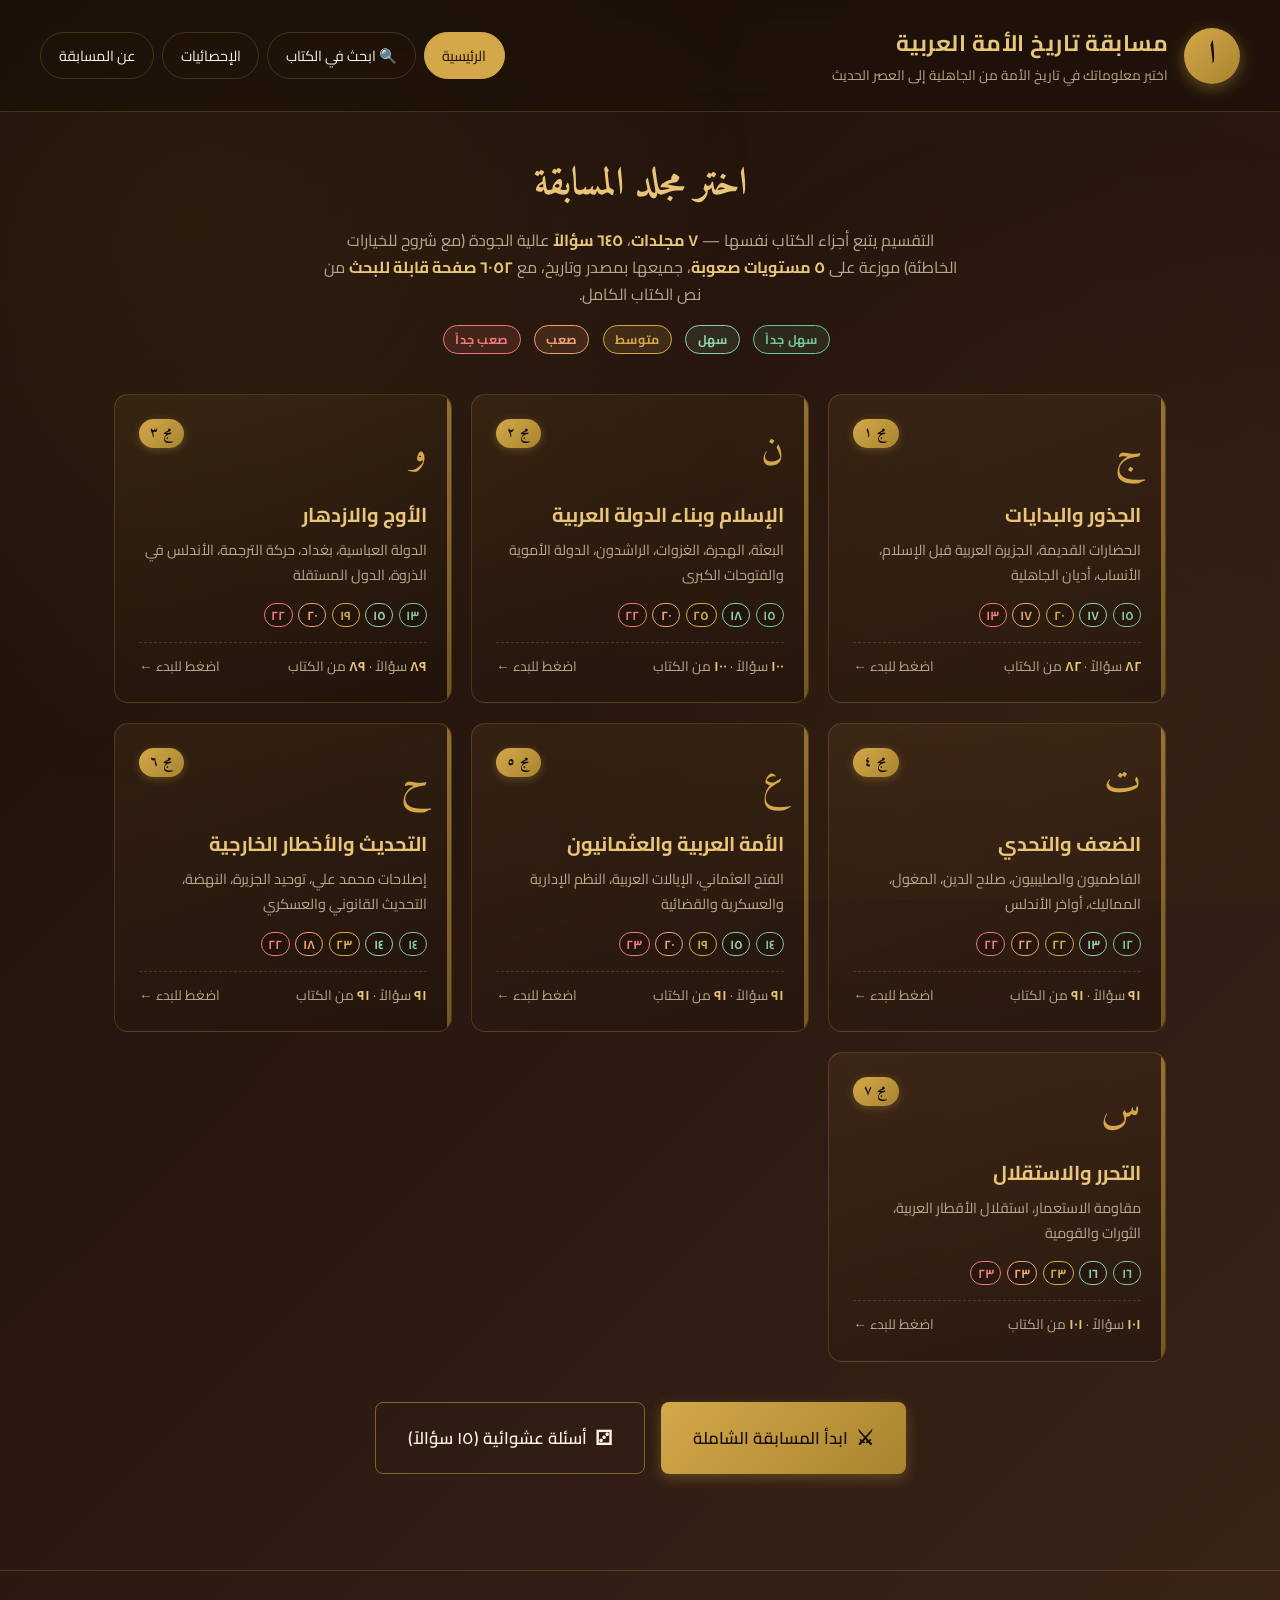
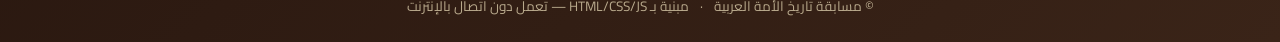
==== index.html @ 1a459146 "Initial commit: Arab History Quiz (645 questions, multiplayer, in-book search) Co-Authored-By: Claud" ====
<!DOCTYPE html>
<html lang="ar" dir="rtl">
<head>
  <meta charset="UTF-8" />
  <meta name="viewport" content="width=device-width, initial-scale=1.0" />
  <title>مسابقة تاريخ الأمة العربية</title>
  <link rel="preconnect" href="https://fonts.googleapis.com" />
  <link rel="preconnect" href="https://fonts.gstatic.com" crossorigin />
  <link href="https://fonts.googleapis.com/css2?family=Amiri:wght@400;700&family=Cairo:wght@400;600;700;900&display=swap" rel="stylesheet" />
  <link rel="stylesheet" href="styles.css" />
</head>
<body>
  <div class="bg-pattern"></div>

  <header class="site-header">
    <div class="brand">
      <div class="logo">ا</div>
      <div>
        <h1>مسابقة تاريخ الأمة العربية</h1>
        <p class="subtitle">اختبر معلوماتك في تاريخ الأمة من الجاهلية إلى العصر الحديث</p>
      </div>
    </div>
    <nav class="top-nav">
      <button class="nav-btn" id="navHome">الرئيسية</button>
      <button class="nav-btn" id="navSearch">🔍 ابحث في الكتاب</button>
      <button class="nav-btn" id="navStats">الإحصائيات</button>
      <button class="nav-btn" id="navAbout">عن المسابقة</button>
    </nav>
  </header>

  <main id="app">
    <!-- الشاشة الرئيسية -->
    <section class="screen home-screen" id="homeScreen">
      <div class="hero">
        <h2>اختر مجلد المسابقة</h2>
        <p>التقسيم يتبع أجزاء الكتاب نفسها — <strong class="hl-gold">٧ مجلدات</strong>، <strong class="hl-gold">٦٤٥ سؤالاً</strong> عالية الجودة (مع شروح للخيارات الخاطئة) موزعة على <strong class="hl-gold">٥ مستويات صعوبة</strong>، جميعها بمصدر وتاريخ، مع <strong class="hl-gold">٦٠٥٢ صفحة قابلة للبحث</strong> من نص الكتاب الكامل.</p>
        <div class="diff-legend">
          <span class="diff-badge d1">سهل جداً</span>
          <span class="diff-badge d2">سهل</span>
          <span class="diff-badge d3">متوسط</span>
          <span class="diff-badge d4">صعب</span>
          <span class="diff-badge d5">صعب جداً</span>
        </div>
      </div>

      <div class="categories" id="categories"></div>

      <div class="quick-actions">
        <button class="btn-primary btn-large" id="startAllBtn">
          <span class="btn-icon">⚔</span> ابدأ المسابقة الشاملة
        </button>
        <button class="btn-ghost btn-large" id="startRandomBtn">
          <span class="btn-icon">⚂</span> أسئلة عشوائية (١٥ سؤالاً)
        </button>
      </div>
    </section>

    <!-- شاشة الإعدادات قبل البدء -->
    <section class="screen settings-screen hidden" id="settingsScreen">
      <button class="back-btn" id="backFromSettings">→ رجوع</button>
      <h2 id="settingsTitle">إعدادات المسابقة</h2>
      <div class="settings-grid">
        <label class="setting-card">
          <span class="setting-label">عدد الأسئلة</span>
          <select id="questionCount">
            <option value="5">٥ أسئلة</option>
            <option value="10" selected>١٠ أسئلة</option>
            <option value="15">١٥ سؤالاً</option>
            <option value="20">٢٠ سؤالاً</option>
            <option value="all">جميع الأسئلة</option>
          </select>
        </label>
        <label class="setting-card">
          <span class="setting-label">الوقت لكل سؤال</span>
          <select id="timePerQuestion">
            <option value="0">بدون وقت</option>
            <option value="15">١٥ ثانية</option>
            <option value="30" selected>٣٠ ثانية</option>
            <option value="60">دقيقة</option>
          </select>
        </label>
        <label class="setting-card">
          <span class="setting-label">ترتيب الأسئلة</span>
          <select id="questionOrder">
            <option value="random" selected>عشوائي</option>
            <option value="sequential">حسب الترتيب</option>
          </select>
        </label>
        <label class="setting-card">
          <span class="setting-label">إظهار الشرح</span>
          <select id="showExplanation">
            <option value="yes" selected>نعم بعد كل إجابة</option>
            <option value="end">في النهاية فقط</option>
          </select>
        </label>
        <label class="setting-card setting-difficulty">
          <span class="setting-label">مستوى الصعوبة</span>
          <div class="difficulty-checks" id="difficultyChecks">
            <label class="diff-chip" data-d="1"><input type="checkbox" value="1" checked><span>سهل جداً</span></label>
            <label class="diff-chip" data-d="2"><input type="checkbox" value="2" checked><span>سهل</span></label>
            <label class="diff-chip" data-d="3"><input type="checkbox" value="3" checked><span>متوسط</span></label>
            <label class="diff-chip" data-d="4"><input type="checkbox" value="4" checked><span>صعب</span></label>
            <label class="diff-chip" data-d="5"><input type="checkbox" value="5" checked><span>صعب جداً</span></label>
          </div>
        </label>
        <label class="setting-card">
          <span class="setting-label">مصدر الأسئلة</span>
          <select id="sourceFilter">
            <option value="any" selected>الكل (مع وبدون مصدر)</option>
            <option value="book">من الكتاب فقط</option>
            <option value="general">عامة فقط</option>
          </select>
        </label>
        <label class="setting-card">
          <span class="setting-label">وضع اللعب</span>
          <select id="playMode">
            <option value="single" selected>لاعب واحد</option>
            <option value="multi">متسابقون (٢-١٠)</option>
          </select>
        </label>
      </div>

      <div class="players-setup hidden" id="playersSetup">
        <div class="players-head">
          <span class="setting-label">عدد المتسابقين</span>
          <select id="playerCount">
            <option value="2" selected>٢</option>
            <option value="3">٣</option>
            <option value="4">٤</option>
            <option value="5">٥</option>
            <option value="6">٦</option>
            <option value="7">٧</option>
            <option value="8">٨</option>
            <option value="9">٩</option>
            <option value="10">١٠</option>
          </select>
        </div>
        <div class="player-names" id="playerNames"></div>
        <p class="players-hint">يتناوب المتسابقون على نفس الجهاز؛ يحصل كل لاعب على عدد متساوٍ من الأسئلة بالتناوب، وتُحسب نقاطه من إجاباته الصحيحة.</p>
      </div>

      <button class="btn-primary btn-large center-btn" id="beginQuizBtn">ابدأ الآن ←</button>
    </section>

    <!-- شاشة المسابقة -->
    <section class="screen quiz-screen hidden" id="quizScreen">
      <div class="quiz-top">
        <div class="quiz-meta">
          <span class="badge" id="categoryBadge">—</span>
          <span class="meta-pill"><span id="qIndex">1</span> / <span id="qTotal">10</span></span>
          <span class="meta-pill score-pill">النقاط: <strong id="liveScore">0</strong></span>
        </div>
        <div class="timer-wrap hidden" id="timerWrap">
          <div class="timer-ring"><span id="timerText">30</span></div>
        </div>
      </div>

      <div class="progress"><div class="progress-fill" id="progressFill"></div></div>

      <div class="turn-banner hidden" id="turnBanner">
        <span class="turn-label">دور المتسابق</span>
        <span class="turn-name" id="turnName">—</span>
        <span class="turn-score" id="turnScore">٠ نقطة</span>
      </div>

      <article class="question-card">
        <div class="question-num" id="questionNumber">السؤال ١</div>
        <h3 class="question-text" id="questionText">—</h3>
        <div class="options" id="options"></div>
        <div class="explanation hidden" id="explanationBox">
          <div class="exp-label">الشرح</div>
          <p id="explanationText">—</p>
          <div class="wrongs-box hidden" id="wrongsBox"></div>
          <div class="exp-meta" id="explanationMeta"></div>
        </div>
        <div class="quiz-controls">
          <button class="btn-ghost" id="skipBtn">تخطي</button>
          <button class="btn-primary" id="nextBtn" disabled>التالي ←</button>
        </div>
      </article>
    </section>

    <!-- شاشة النتيجة -->
    <section class="screen result-screen hidden" id="resultScreen">
      <div class="leaderboard-card hidden" id="leaderboardCard">
        <div class="result-icon">🏆</div>
        <h2>لوحة الترتيب النهائية</h2>
        <p class="result-summary" id="leaderboardSummary">—</p>
        <ol class="leaderboard" id="leaderboard"></ol>
        <div class="result-actions">
          <button class="btn-primary" id="lbRetryBtn">مباراة جديدة</button>
          <button class="btn-ghost" id="lbHomeBtn">العودة للرئيسية</button>
        </div>
      </div>

      <div class="result-card" id="singleResultCard">
        <div class="result-icon" id="resultIcon">★</div>
        <h2 id="resultTitle">أحسنت!</h2>
        <p class="result-summary" id="resultSummary">—</p>
        <div class="big-score"><span id="finalScore">0</span><span class="big-sep">/</span><span id="finalTotal">0</span></div>
        <div class="result-stats">
          <div class="stat"><div class="stat-num" id="statCorrect">0</div><div class="stat-label">إجابة صحيحة</div></div>
          <div class="stat"><div class="stat-num" id="statWrong">0</div><div class="stat-label">إجابة خاطئة</div></div>
          <div class="stat"><div class="stat-num" id="statSkipped">0</div><div class="stat-label">تم تخطيها</div></div>
          <div class="stat"><div class="stat-num" id="statPercent">٠٪</div><div class="stat-label">النسبة المئوية</div></div>
        </div>
        <div class="result-actions">
          <button class="btn-primary" id="reviewBtn">مراجعة الإجابات</button>
          <button class="btn-ghost" id="retryBtn">إعادة المحاولة</button>
          <button class="btn-ghost" id="homeBtn">العودة للرئيسية</button>
        </div>
      </div>
      <section class="review-list hidden" id="reviewList"></section>
    </section>

    <!-- شاشة الإحصائيات -->
    <section class="screen stats-screen hidden" id="statsScreen">
      <h2>سجل أدائك</h2>
      <p class="muted">يُخزَّن السجل في متصفحك فقط.</p>
      <div class="stats-overview" id="statsOverview"></div>
      <h3>آخر المحاولات</h3>
      <div class="history" id="historyList"></div>
      <button class="btn-ghost" id="clearHistoryBtn">مسح السجل</button>
    </section>

    <!-- شاشة البحث في الكتاب -->
    <section class="screen search-screen hidden" id="searchScreen">
      <h2>ابحث في الكتاب المرجع</h2>
      <p class="muted">يبحث في النص المستخرَج آلياً من المجلدات العشرة (<span id="searchTotalPages">—</span> صفحة). أدخل كلمة أو عبارة وستظهر الصفحات التي تحويها مع تظليل الكلمات المطابقة.</p>

      <div class="search-box">
        <input type="text" id="searchInput" class="search-input" placeholder="مثال: حطين، عبد الرحمن الداخل، سايكس-بيكو، الأزهر..." autocomplete="off" />
        <button class="btn-primary" id="searchBtn">بحث</button>
      </div>

      <div class="search-filters">
        <label class="setting-label" style="margin-bottom:0.4rem">حصر البحث في مجلد:</label>
        <div class="vol-filters" id="volFilters"></div>
      </div>

      <div class="search-summary" id="searchSummary"></div>
      <div class="search-results" id="searchResults"></div>
    </section>

    <!-- شاشة عن المسابقة -->
    <section class="screen about-screen hidden" id="aboutScreen">
      <h2>عن المسابقة</h2>
      <p>
        هذه المسابقة مستوحاة من <strong>«الكتاب المرجع في تاريخ الأمة العربية»</strong>،
        وتغطي أبرز محطات تاريخ الأمة العربية منذ ما قبل الإسلام مروراً بالخلافة الراشدة
        والدول الأموية والعباسية والأندلسية والفاطمية والأيوبية والمملوكية، وصولاً إلى
        العصر العثماني والنهضة العربية الحديثة.
      </p>
      <h3>كيف تعمل المسابقة؟</h3>
      <ul>
        <li>اختر فئة من الفئات السبع، أو شغّل المسابقة الشاملة.</li>
        <li>اضبط عدد الأسئلة والمؤقت من شاشة الإعدادات.</li>
        <li>كل سؤال يحتوي على أربعة خيارات وإجابة واحدة صحيحة.</li>
        <li>يظهر شرح موجز بعد كل إجابة (يمكن تأجيله للنهاية).</li>
        <li>يُحفظ سجلّ المحاولات محلياً في المتصفح.</li>
      </ul>
      <h3>المصدر</h3>
      <p>
        تمّ استخراج نص الكتاب آلياً عبر تحويل الـ PDF إلى صور بدقة ٢٠٠ نقطة/إنش
        (<code>pdftoppm</code>) ثم تشغيل محرك Tesseract OCR مع نموذج اللغة العربية
        (<code>ara.traineddata</code>) على عشرة مجلدات بالتوازي. النصوص الناتجة محفوظة في
        مجلد <code>ocr_output/</code>.
      </p>
      <p>
        ٣٤ سؤالاً من المسابقة مأخوذة حرفياً من نصّ الكتاب وتُعرض مع شارة
        <span class="src-tag">من الكتاب · مجX صY</span>
        تشير إلى رقم المجلد والصفحة. باقي الأسئلة مبنية على المعرفة التاريخية العامة
        لتغطية الفترات التي لم يصل إليها نطاق الاستخراج (الصفحات ٥٠-٢٠٠ من كل مجلد).
      </p>
    </section>
  </main>

  <!-- نافذة قراءة الصفحة -->
  <div class="page-overlay hidden" id="pageOverlay">
    <div class="page-modal" role="dialog" aria-labelledby="pageTitle">
      <header class="page-modal-header">
        <div class="page-modal-meta">
          <span class="result-vol" id="pageVol">—</span>
          <span class="result-title" id="pageTitle">—</span>
          <span class="result-page" id="pagePage">—</span>
        </div>
        <button class="page-close" id="pageClose" aria-label="إغلاق">✕</button>
      </header>
      <div class="page-modal-body" id="pageBody">—</div>
      <footer class="page-modal-nav">
        <button class="btn-ghost" id="pagePrev">← الصفحة السابقة</button>
        <span class="page-counter" id="pageCounter">—</span>
        <button class="btn-ghost" id="pageNext">الصفحة التالية →</button>
      </footer>
    </div>
  </div>

  <footer class="site-footer">
    <span>© مسابقة تاريخ الأمة العربية</span>
    <span class="dot">·</span>
    <span>مبنية بـ HTML/CSS/JS — تعمل دون اتصال بالإنترنت</span>
  </footer>

  <script src="questions.js"></script>
  <script src="app.js"></script>
</body>
</html>
---- styles.css ----
:root {
  --bg-1: #1a0f08;
  --bg-2: #2a1810;
  --bg-3: #3a2418;
  --gold: #d4a849;
  --gold-soft: #e8c578;
  --gold-deep: #a8842f;
  --sand: #f4e4c1;
  --cream: #faf3e3;
  --ink: #1a0f08;
  --muted: #b8a98c;
  --line: rgba(212, 168, 73, 0.22);
  --line-strong: rgba(212, 168, 73, 0.5);
  --green: #5fb37c;
  --green-bg: rgba(95, 179, 124, 0.15);
  --red: #d96363;
  --red-bg: rgba(217, 99, 99, 0.15);
  --shadow-lg: 0 20px 60px rgba(0, 0, 0, 0.4);
  --radius: 14px;
  --radius-sm: 8px;
}

* { box-sizing: border-box; margin: 0; padding: 0; }

html { scroll-behavior: smooth; }

body {
  font-family: 'Cairo', 'Segoe UI', sans-serif;
  background: linear-gradient(135deg, var(--bg-1) 0%, var(--bg-2) 50%, var(--bg-3) 100%);
  color: var(--cream);
  min-height: 100vh;
  line-height: 1.7;
  overflow-x: hidden;
}

.bg-pattern {
  position: fixed;
  inset: 0;
  background-image:
    radial-gradient(circle at 15% 25%, rgba(212, 168, 73, 0.08) 0%, transparent 45%),
    radial-gradient(circle at 85% 75%, rgba(168, 132, 47, 0.06) 0%, transparent 45%);
  pointer-events: none;
  z-index: 0;
}

.site-header {
  position: relative;
  z-index: 2;
  display: flex;
  justify-content: space-between;
  align-items: center;
  padding: 1.5rem 2.5rem;
  border-bottom: 1px solid var(--line);
  background: rgba(26, 15, 8, 0.6);
  backdrop-filter: blur(10px);
  flex-wrap: wrap;
  gap: 1rem;
}

.brand { display: flex; align-items: center; gap: 1rem; }

.logo {
  width: 56px; height: 56px;
  background: linear-gradient(135deg, var(--gold) 0%, var(--gold-deep) 100%);
  border-radius: 50%;
  display: grid; place-items: center;
  font-family: 'Amiri', serif;
  font-size: 2rem;
  font-weight: 700;
  color: var(--ink);
  box-shadow: 0 4px 16px rgba(212, 168, 73, 0.4);
}

.site-header h1 {
  font-size: 1.4rem;
  color: var(--gold-soft);
  font-weight: 700;
  letter-spacing: 0.5px;
}

.subtitle {
  color: var(--muted);
  font-size: 0.85rem;
  margin-top: 2px;
}

.top-nav { display: flex; gap: 0.5rem; }

.nav-btn {
  background: transparent;
  border: 1px solid var(--line);
  color: var(--cream);
  padding: 0.55rem 1.1rem;
  border-radius: 999px;
  font-family: inherit;
  font-size: 0.9rem;
  cursor: pointer;
  transition: all 0.2s;
}

.nav-btn:hover { border-color: var(--gold); color: var(--gold-soft); background: rgba(212, 168, 73, 0.08); }
.nav-btn.active { background: var(--gold); color: var(--ink); border-color: var(--gold); }

main {
  position: relative;
  z-index: 1;
  max-width: 1100px;
  margin: 0 auto;
  padding: 2.5rem 1.5rem 4rem;
}

.screen { animation: fadeIn 0.4s ease; }
.hidden { display: none !important; }

@keyframes fadeIn {
  from { opacity: 0; transform: translateY(8px); }
  to { opacity: 1; transform: translateY(0); }
}

.hero { text-align: center; margin-bottom: 2.5rem; }
.hero h2 {
  font-family: 'Amiri', serif;
  font-size: 2.4rem;
  color: var(--gold-soft);
  margin-bottom: 0.6rem;
}
.hero p { color: var(--muted); max-width: 640px; margin: 0 auto; }
.hl-gold { color: var(--gold-soft); font-weight: 700; }
.diff-legend {
  display: inline-flex; gap: 0.4rem; flex-wrap: wrap;
  justify-content: center; margin-top: 1rem;
}

.categories {
  display: grid;
  grid-template-columns: repeat(auto-fill, minmax(260px, 1fr));
  gap: 1.2rem;
  margin-bottom: 2.5rem;
}

.cat-card {
  background: linear-gradient(160deg, rgba(212, 168, 73, 0.08) 0%, rgba(26, 15, 8, 0.4) 100%);
  border: 1px solid var(--line);
  border-radius: var(--radius);
  padding: 1.5rem;
  cursor: pointer;
  transition: all 0.25s;
  position: relative;
  overflow: hidden;
  text-align: right;
}

.cat-card::before {
  content: '';
  position: absolute;
  top: 0; right: 0;
  width: 4px; height: 100%;
  background: linear-gradient(180deg, var(--gold), var(--gold-deep));
  opacity: 0.6;
  transition: opacity 0.25s;
}

.cat-header {
  display: flex;
  justify-content: space-between;
  align-items: flex-start;
  margin-bottom: 0.2rem;
}

.vol-tag {
  background: linear-gradient(135deg, var(--gold), var(--gold-deep));
  color: var(--ink);
  font-family: 'Amiri', serif;
  font-size: 0.85rem;
  font-weight: 700;
  padding: 0.2rem 0.7rem;
  border-radius: 999px;
  letter-spacing: 0.5px;
  white-space: nowrap;
  box-shadow: 0 2px 8px rgba(212, 168, 73, 0.3);
}

.cat-card:hover {
  transform: translateY(-3px);
  border-color: var(--line-strong);
  box-shadow: 0 8px 24px rgba(0,0,0,0.25);
}

.cat-card:hover::before { opacity: 1; }

.cat-icon {
  font-family: 'Amiri', serif;
  font-size: 2.5rem;
  color: var(--gold);
  display: inline-block;
  margin-bottom: 0.5rem;
}

.cat-title {
  font-size: 1.25rem;
  font-weight: 700;
  color: var(--gold-soft);
  margin-bottom: 0.4rem;
}

.cat-desc { color: var(--muted); font-size: 0.9rem; margin-bottom: 1rem; }

.cat-diff-row {
  display: flex;
  gap: 0.35rem;
  margin-bottom: 0.9rem;
  flex-wrap: wrap;
}
.d-dot {
  display: inline-flex;
  align-items: center;
  justify-content: center;
  min-width: 28px;
  height: 24px;
  padding: 0 0.4rem;
  font-size: 0.78rem;
  font-weight: 700;
  border-radius: 999px;
  border: 1px solid currentColor;
  background: rgba(0,0,0,0.18);
}
.d-dot.d1 { color: #7fc492; }
.d-dot.d2 { color: #8fd1a5; }
.d-dot.d3 { color: var(--gold); }
.d-dot.d4 { color: #f0a072; }
.d-dot.d5 { color: #ef7878; }

.cat-meta {
  display: flex; justify-content: space-between; align-items: center;
  font-size: 0.85rem; color: var(--muted);
  padding-top: 0.8rem;
  border-top: 1px dashed var(--line);
}

.cat-meta strong { color: var(--gold-soft); font-weight: 700; }

.quick-actions {
  display: flex; gap: 1rem; justify-content: center;
  flex-wrap: wrap;
  margin-top: 1rem;
}

.btn-primary, .btn-ghost {
  font-family: inherit;
  border: none;
  cursor: pointer;
  padding: 0.85rem 1.7rem;
  border-radius: var(--radius-sm);
  font-size: 1rem;
  font-weight: 600;
  transition: all 0.2s;
  display: inline-flex;
  align-items: center;
  gap: 0.5rem;
}

.btn-primary {
  background: linear-gradient(135deg, var(--gold) 0%, var(--gold-deep) 100%);
  color: var(--ink);
  box-shadow: 0 4px 14px rgba(212, 168, 73, 0.3);
}
.btn-primary:hover:not(:disabled) { transform: translateY(-2px); box-shadow: 0 6px 20px rgba(212, 168, 73, 0.45); }
.btn-primary:disabled { opacity: 0.45; cursor: not-allowed; }

.btn-ghost {
  background: transparent;
  color: var(--cream);
  border: 1px solid var(--line-strong);
}
.btn-ghost:hover { background: rgba(212, 168, 73, 0.1); color: var(--gold-soft); }

.btn-large { padding: 1rem 2rem; font-size: 1.05rem; }
.btn-icon { font-size: 1.2em; }

.center-btn { display: block; margin: 2rem auto 0; }

.back-btn {
  background: transparent;
  border: none;
  color: var(--gold-soft);
  font-family: inherit;
  font-size: 1rem;
  cursor: pointer;
  margin-bottom: 1.5rem;
  padding: 0.4rem 0.8rem;
  border-radius: 6px;
  transition: background 0.2s;
}
.back-btn:hover { background: rgba(212, 168, 73, 0.1); }

.settings-screen h2 { color: var(--gold-soft); font-family: 'Amiri', serif; font-size: 2rem; margin-bottom: 1.5rem; }

.settings-grid {
  display: grid;
  grid-template-columns: repeat(auto-fit, minmax(220px, 1fr));
  gap: 1rem;
}

.setting-card {
  background: rgba(212, 168, 73, 0.05);
  border: 1px solid var(--line);
  border-radius: var(--radius);
  padding: 1.2rem;
  cursor: pointer;
}

.setting-label {
  display: block;
  font-size: 0.85rem;
  color: var(--muted);
  margin-bottom: 0.6rem;
}

.setting-card select {
  width: 100%;
  background: var(--bg-2);
  color: var(--cream);
  border: 1px solid var(--line-strong);
  padding: 0.6rem;
  border-radius: 6px;
  font-family: inherit;
  font-size: 1rem;
  cursor: pointer;
}

.quiz-top {
  display: flex; justify-content: space-between; align-items: center;
  margin-bottom: 1rem; flex-wrap: wrap; gap: 1rem;
}

.quiz-meta { display: flex; gap: 0.6rem; align-items: center; flex-wrap: wrap; }

.badge {
  background: var(--gold);
  color: var(--ink);
  padding: 0.35rem 0.9rem;
  border-radius: 999px;
  font-size: 0.85rem;
  font-weight: 700;
}

.meta-pill {
  background: rgba(212, 168, 73, 0.1);
  border: 1px solid var(--line);
  padding: 0.35rem 0.9rem;
  border-radius: 999px;
  font-size: 0.9rem;
  color: var(--cream);
}
.score-pill strong { color: var(--gold-soft); font-weight: 700; }

.timer-ring {
  width: 56px; height: 56px; border-radius: 50%;
  background: conic-gradient(var(--gold) var(--p, 100%), rgba(212, 168, 73, 0.15) 0);
  display: grid; place-items: center;
  position: relative;
}
.timer-ring::before {
  content: '';
  position: absolute;
  inset: 5px;
  background: var(--bg-2);
  border-radius: 50%;
}
.timer-ring span {
  position: relative; z-index: 1;
  font-weight: 700;
  color: var(--gold-soft);
  font-size: 1rem;
}

.progress {
  height: 6px;
  background: rgba(212, 168, 73, 0.1);
  border-radius: 999px;
  overflow: hidden;
  margin-bottom: 1.5rem;
}
.progress-fill {
  height: 100%;
  background: linear-gradient(90deg, var(--gold-deep), var(--gold));
  transition: width 0.4s ease;
  border-radius: 999px;
}

.question-card {
  background: linear-gradient(160deg, rgba(212, 168, 73, 0.06) 0%, rgba(0, 0, 0, 0.2) 100%);
  border: 1px solid var(--line);
  border-radius: var(--radius);
  padding: 2rem;
  box-shadow: var(--shadow-lg);
}

.question-num {
  font-size: 0.85rem;
  color: var(--gold);
  letter-spacing: 1px;
  margin-bottom: 0.6rem;
  font-weight: 700;
}

.question-num.has-source {
  color: var(--gold-soft);
}
.question-num.has-source::after {
  content: ' ⛯';
  color: var(--gold);
}

.src-tag {
  display: inline-block;
  background: rgba(212, 168, 73, 0.15);
  color: var(--gold);
  border: 1px solid var(--line);
  padding: 0.1rem 0.55rem;
  border-radius: 999px;
  font-size: 0.72rem;
  margin-right: 0.5rem;
  font-weight: 600;
  vertical-align: middle;
}

/* Date + Source — inside explanation box (revealed after answer) */
.exp-meta {
  display: flex;
  flex-wrap: wrap;
  gap: 0.5rem;
  margin-top: 0.8rem;
  padding-top: 0.8rem;
  border-top: 1px dashed var(--line);
}
.meta-chip {
  display: inline-flex;
  align-items: center;
  gap: 0.35rem;
  padding: 0.35rem 0.9rem;
  border-radius: 8px;
  font-size: 0.88rem;
  font-weight: 600;
  border: 1px solid currentColor;
  background: rgba(0,0,0,0.18);
}
.meta-chip.date-chip {
  color: #b8d4f0;
  background: rgba(110, 145, 195, 0.15);
  border-color: rgba(110, 145, 195, 0.5);
}
.meta-chip.src-chip {
  color: var(--gold-soft);
  background: rgba(212, 168, 73, 0.15);
  border-color: var(--line-strong);
}

.review-meta {
  display: flex;
  gap: 0.4rem;
  flex-wrap: wrap;
  margin: 0.4rem 0 0.6rem;
}
.review-meta .meta-chip {
  font-size: 0.78rem;
  padding: 0.2rem 0.65rem;
}

/* difficulty badges */
.diff-badge {
  display: inline-block;
  padding: 0.18rem 0.7rem;
  border-radius: 999px;
  font-size: 0.78rem;
  font-weight: 700;
  vertical-align: middle;
  margin-right: 0.45rem;
  border: 1px solid currentColor;
  letter-spacing: 0.3px;
}
.diff-badge.d1 { color: #6fc794; background: rgba(95, 179, 124, 0.12); }
.diff-badge.d2 { color: #8fd1a5; background: rgba(127, 196, 146, 0.12); }
.diff-badge.d3 { color: var(--gold); background: rgba(212, 168, 73, 0.15); }
.diff-badge.d4 { color: #f0a072; background: rgba(224, 138, 90, 0.15); }
.diff-badge.d5 { color: #ef7878; background: rgba(217, 99, 99, 0.15); }

/* difficulty chips inside settings */
.setting-difficulty { grid-column: 1 / -1; }
.difficulty-checks {
  display: flex;
  flex-wrap: wrap;
  gap: 0.5rem;
}
.diff-chip {
  display: inline-flex;
  align-items: center;
  gap: 0.35rem;
  padding: 0.45rem 0.95rem;
  border-radius: 999px;
  border: 2px solid var(--line);
  background: rgba(212, 168, 73, 0.04);
  cursor: pointer;
  font-size: 0.92rem;
  font-weight: 600;
  transition: all 0.18s;
  user-select: none;
}
.diff-chip input { appearance: none; width:0; height:0; margin:0; padding:0; }
.diff-chip:has(input:checked) {
  border-color: currentColor;
  transform: translateY(-1px);
}
.diff-chip[data-d="1"] { color: #7fc492; }
.diff-chip[data-d="1"]:has(input:checked) { background: rgba(95, 179, 124, 0.2); }
.diff-chip[data-d="2"] { color: #8fd1a5; }
.diff-chip[data-d="2"]:has(input:checked) { background: rgba(127, 196, 146, 0.2); }
.diff-chip[data-d="3"] { color: var(--gold); }
.diff-chip[data-d="3"]:has(input:checked) { background: rgba(212, 168, 73, 0.22); }
.diff-chip[data-d="4"] { color: #f0a072; }
.diff-chip[data-d="4"]:has(input:checked) { background: rgba(224, 138, 90, 0.22); }
.diff-chip[data-d="5"] { color: #ef7878; }
.diff-chip[data-d="5"]:has(input:checked) { background: rgba(217, 99, 99, 0.22); }
.diff-chip:has(input:not(:checked)) {
  opacity: 0.45;
  filter: grayscale(0.4);
}

.question-text {
  font-family: 'Amiri', serif;
  font-size: 1.6rem;
  color: var(--cream);
  margin-bottom: 1.8rem;
  line-height: 1.6;
}

.options { display: grid; gap: 0.8rem; margin-bottom: 1.5rem; }

.option {
  background: rgba(212, 168, 73, 0.04);
  border: 2px solid var(--line);
  border-radius: var(--radius-sm);
  padding: 1rem 1.2rem;
  cursor: pointer;
  font-family: inherit;
  font-size: 1.05rem;
  color: var(--cream);
  text-align: right;
  transition: all 0.2s;
  display: flex; align-items: center; gap: 1rem;
}

.option:hover:not(:disabled) {
  border-color: var(--gold);
  background: rgba(212, 168, 73, 0.1);
  transform: translateX(-4px);
}

.option-letter {
  width: 32px; height: 32px;
  display: grid; place-items: center;
  background: rgba(212, 168, 73, 0.15);
  border-radius: 50%;
  font-weight: 700;
  color: var(--gold-soft);
  font-size: 0.95rem;
  flex-shrink: 0;
}

.option.correct {
  border-color: var(--green);
  background: var(--green-bg);
}
.option.correct .option-letter { background: var(--green); color: white; }

.option.wrong {
  border-color: var(--red);
  background: var(--red-bg);
}
.option.wrong .option-letter { background: var(--red); color: white; }

.option:disabled { cursor: default; }

.explanation {
  background: rgba(212, 168, 73, 0.08);
  border-right: 3px solid var(--gold);
  padding: 1rem 1.2rem;
  border-radius: var(--radius-sm);
  margin-bottom: 1.2rem;
  animation: fadeIn 0.3s ease;
}

/* Wrong-option explanations */
.wrongs-box {
  margin-top: 0.9rem;
  padding-top: 0.9rem;
  border-top: 1px dashed var(--line);
}
.wrongs-label {
  color: var(--red);
  font-weight: 700;
  font-size: 0.88rem;
  margin-bottom: 0.5rem;
}
.wrongs-list {
  list-style: none;
  padding: 0;
  margin: 0;
  display: grid;
  gap: 0.4rem;
}
.wrongs-list li {
  background: rgba(217, 99, 99, 0.08);
  border-right: 2px solid var(--red);
  padding: 0.45rem 0.8rem;
  border-radius: 5px;
  font-size: 0.92rem;
  color: var(--cream);
  line-height: 1.7;
}
.wrongs-list li strong {
  color: var(--red);
  margin-left: 0.4rem;
  font-weight: 700;
}
.exp-label {
  color: var(--gold);
  font-weight: 700;
  font-size: 0.9rem;
  margin-bottom: 0.4rem;
}
.explanation p { color: var(--cream); font-size: 0.98rem; }

.quiz-controls { display: flex; justify-content: space-between; gap: 1rem; }

/* Result */
.result-screen { text-align: center; }
.result-card {
  background: linear-gradient(160deg, rgba(212, 168, 73, 0.08) 0%, rgba(0,0,0,0.2) 100%);
  border: 1px solid var(--line);
  border-radius: var(--radius);
  padding: 3rem 2rem;
  max-width: 720px;
  margin: 0 auto;
}

.result-icon {
  font-family: 'Amiri', serif;
  font-size: 4rem;
  color: var(--gold);
  margin-bottom: 0.5rem;
}

.result-card h2 {
  font-family: 'Amiri', serif;
  font-size: 2.2rem;
  color: var(--gold-soft);
  margin-bottom: 0.5rem;
}

.result-summary { color: var(--muted); margin-bottom: 1.5rem; }

.big-score {
  font-family: 'Amiri', serif;
  font-size: 4.5rem;
  color: var(--gold);
  font-weight: 700;
  margin: 1.5rem 0;
  line-height: 1;
}
.big-sep { color: var(--muted); margin: 0 0.4rem; }

.result-stats {
  display: grid;
  grid-template-columns: repeat(4, 1fr);
  gap: 1rem;
  margin: 2rem 0;
}

.stat {
  background: rgba(212, 168, 73, 0.06);
  border: 1px solid var(--line);
  border-radius: var(--radius-sm);
  padding: 1rem;
}
.stat-num {
  font-family: 'Amiri', serif;
  font-size: 1.8rem;
  color: var(--gold-soft);
  font-weight: 700;
}
.stat-label { font-size: 0.85rem; color: var(--muted); margin-top: 0.2rem; }

.result-actions { display: flex; gap: 0.8rem; justify-content: center; flex-wrap: wrap; }

.review-list {
  max-width: 900px;
  margin: 2.5rem auto 0;
  display: grid;
  gap: 1rem;
  text-align: right;
}

.review-item {
  background: rgba(212, 168, 73, 0.04);
  border: 1px solid var(--line);
  border-radius: var(--radius-sm);
  padding: 1.2rem 1.5rem;
}
.review-item.r-correct { border-right: 4px solid var(--green); }
.review-item.r-wrong   { border-right: 4px solid var(--red); }
.review-item.r-skipped { border-right: 4px solid var(--muted); }

.review-q { font-weight: 700; color: var(--gold-soft); margin-bottom: 0.4rem; }
.review-a { color: var(--cream); margin: 0.3rem 0; font-size: 0.95rem; }
.review-a strong.green { color: var(--green); }
.review-a strong.red { color: var(--red); }
.review-exp { color: var(--muted); font-size: 0.9rem; margin-top: 0.5rem; padding-top: 0.5rem; border-top: 1px dashed var(--line); }

/* Stats */
.stats-screen h2 { color: var(--gold-soft); font-family: 'Amiri', serif; font-size: 2rem; margin-bottom: 0.4rem; }
.stats-screen h3 { color: var(--gold-soft); margin: 1.5rem 0 1rem; font-size: 1.2rem; }
.muted { color: var(--muted); }

.stats-overview {
  display: grid;
  grid-template-columns: repeat(auto-fit, minmax(180px, 1fr));
  gap: 1rem;
  margin: 1.5rem 0;
}
.overview-card {
  background: rgba(212, 168, 73, 0.06);
  border: 1px solid var(--line);
  border-radius: var(--radius);
  padding: 1.2rem;
  text-align: center;
}
.overview-num {
  font-family: 'Amiri', serif;
  font-size: 2.2rem;
  color: var(--gold-soft);
  font-weight: 700;
}
.overview-label { font-size: 0.85rem; color: var(--muted); }

.history { display: grid; gap: 0.6rem; margin-bottom: 1.5rem; }
.history-item {
  display: flex; justify-content: space-between; align-items: center;
  background: rgba(212, 168, 73, 0.04);
  border: 1px solid var(--line);
  padding: 0.8rem 1.2rem;
  border-radius: var(--radius-sm);
  font-size: 0.95rem;
}
.history-item .h-cat { color: var(--gold-soft); font-weight: 700; }
.history-item .h-date { color: var(--muted); font-size: 0.85rem; }
.history-item .h-score { font-family: 'Amiri', serif; font-size: 1.2rem; color: var(--gold); font-weight: 700; }

/* About */
.about-screen { max-width: 800px; margin: 0 auto; }
.about-screen h2 { font-family: 'Amiri', serif; color: var(--gold-soft); font-size: 2rem; margin-bottom: 1rem; }
.about-screen h3 { color: var(--gold-soft); margin: 1.5rem 0 0.8rem; font-size: 1.2rem; }
.about-screen p, .about-screen li { color: var(--cream); margin-bottom: 0.6rem; }
.about-screen ul { padding-right: 1.5rem; }
.about-screen code {
  background: rgba(212, 168, 73, 0.15);
  color: var(--gold-soft);
  padding: 0.1rem 0.4rem;
  border-radius: 4px;
  font-family: 'Consolas', monospace;
  direction: ltr;
  display: inline-block;
}

/* ═════════════ Page reader modal ═════════════ */
.page-overlay {
  position: fixed;
  inset: 0;
  background: rgba(0,0,0,0.78);
  backdrop-filter: blur(6px);
  z-index: 100;
  display: grid;
  place-items: center;
  padding: 2rem 1rem;
  animation: fadeIn 0.2s ease;
}
.page-modal {
  background: linear-gradient(160deg, var(--bg-2) 0%, var(--bg-3) 100%);
  border: 1px solid var(--line-strong);
  border-radius: 14px;
  max-width: 820px;
  width: 100%;
  max-height: 90vh;
  display: flex;
  flex-direction: column;
  box-shadow: 0 30px 80px rgba(0,0,0,0.6);
  animation: modalSlide 0.25s ease;
}
@keyframes modalSlide {
  from { opacity: 0; transform: translateY(20px) scale(0.98); }
  to   { opacity: 1; transform: translateY(0)    scale(1); }
}
.page-modal-header {
  display: flex;
  justify-content: space-between;
  align-items: center;
  padding: 1rem 1.4rem;
  border-bottom: 1px solid var(--line);
  flex-wrap: wrap;
  gap: 0.5rem;
}
.page-modal-meta {
  display: flex;
  gap: 0.6rem;
  align-items: center;
  flex-wrap: wrap;
  font-size: 0.9rem;
}
.page-close {
  background: transparent;
  border: 1px solid var(--line);
  color: var(--cream);
  width: 36px; height: 36px;
  border-radius: 8px;
  cursor: pointer;
  font-size: 1rem;
  font-family: inherit;
  transition: all 0.18s;
}
.page-close:hover {
  background: rgba(217, 99, 99, 0.18);
  border-color: var(--red);
  color: var(--red);
}
.page-modal-body {
  padding: 1.6rem 2rem;
  overflow-y: auto;
  line-height: 2.1;
  font-family: 'Amiri', serif;
  font-size: 1.15rem;
  color: var(--cream);
  background: rgba(212, 168, 73, 0.03);
  flex: 1;
  white-space: pre-wrap;
  word-wrap: break-word;
}
.page-modal-body mark {
  background: var(--gold);
  color: var(--ink);
  padding: 0.05em 0.25em;
  border-radius: 3px;
  font-weight: 700;
}
.page-modal-body::-webkit-scrollbar { width: 10px; }
.page-modal-body::-webkit-scrollbar-track { background: rgba(0,0,0,0.2); }
.page-modal-body::-webkit-scrollbar-thumb {
  background: rgba(212, 168, 73, 0.3);
  border-radius: 10px;
}
.page-modal-body::-webkit-scrollbar-thumb:hover { background: var(--gold); }

.page-modal-nav {
  display: flex;
  justify-content: space-between;
  align-items: center;
  padding: 0.9rem 1.4rem;
  border-top: 1px solid var(--line);
  gap: 0.6rem;
}
.page-counter {
  color: var(--muted);
  font-size: 0.9rem;
}
.page-modal-nav .btn-ghost:disabled {
  opacity: 0.35;
  cursor: not-allowed;
}

/* Make result cards clickable */
.result-card {
  cursor: pointer;
}
.result-card:hover {
  transform: translateY(-1px);
  box-shadow: 0 4px 14px rgba(0,0,0,0.18);
}
.result-card .open-hint {
  color: var(--gold);
  font-size: 0.8rem;
  margin-right: auto;
  opacity: 0.8;
}

/* ═════════════ Search screen ═════════════ */
.search-screen h2 {
  font-family: 'Amiri', serif;
  color: var(--gold-soft);
  font-size: 2rem;
  margin-bottom: 0.4rem;
}

.search-box {
  display: flex;
  gap: 0.7rem;
  margin: 1.5rem 0 1rem;
}
.search-input {
  flex: 1;
  background: rgba(26, 15, 8, 0.5);
  border: 2px solid var(--line);
  color: var(--cream);
  font-family: inherit;
  font-size: 1.1rem;
  padding: 0.85rem 1.2rem;
  border-radius: var(--radius-sm);
  transition: border-color 0.2s;
}
.search-input:focus {
  outline: none;
  border-color: var(--gold);
  box-shadow: 0 0 0 3px rgba(212, 168, 73, 0.15);
}
.search-input::placeholder {
  color: var(--muted);
  opacity: 0.7;
}

.search-filters {
  margin-bottom: 1.2rem;
}
.vol-filters {
  display: flex;
  gap: 0.4rem;
  flex-wrap: wrap;
}
.vol-chip {
  background: rgba(212, 168, 73, 0.06);
  border: 1px solid var(--line);
  color: var(--muted);
  font-family: inherit;
  font-size: 0.85rem;
  padding: 0.4rem 0.9rem;
  border-radius: 999px;
  cursor: pointer;
  transition: all 0.18s;
  font-weight: 600;
}
.vol-chip:hover {
  border-color: var(--gold);
  color: var(--gold-soft);
}
.vol-chip.active {
  background: var(--gold);
  color: var(--ink);
  border-color: var(--gold);
}

.search-summary {
  color: var(--muted);
  margin-bottom: 1rem;
  font-size: 0.95rem;
}
.search-summary strong { color: var(--gold-soft); }
.search-summary .loading {
  color: var(--gold);
  font-weight: 600;
  display: inline-block;
  animation: pulseGold 1.4s ease-in-out infinite;
}
.search-summary .error { color: var(--red); }
@keyframes pulseGold {
  0%, 100% { opacity: 1; }
  50% { opacity: 0.5; }
}

.search-results {
  display: grid;
  gap: 0.9rem;
}
.result-card {
  background: linear-gradient(160deg, rgba(212, 168, 73, 0.05) 0%, rgba(0,0,0,0.18) 100%);
  border: 1px solid var(--line);
  border-radius: var(--radius-sm);
  padding: 1rem 1.3rem;
  transition: border-color 0.18s;
}
.result-card:hover {
  border-color: var(--line-strong);
}
.result-header {
  display: flex;
  flex-wrap: wrap;
  gap: 0.5rem;
  align-items: center;
  margin-bottom: 0.6rem;
  font-size: 0.85rem;
}
.result-vol {
  background: linear-gradient(135deg, var(--gold), var(--gold-deep));
  color: var(--ink);
  font-family: 'Amiri', serif;
  font-weight: 700;
  padding: 0.2rem 0.65rem;
  border-radius: 6px;
}
.result-title {
  color: var(--gold-soft);
  font-weight: 600;
}
.result-page {
  color: var(--muted);
  background: rgba(110, 145, 195, 0.15);
  border: 1px solid rgba(110, 145, 195, 0.4);
  padding: 0.18rem 0.55rem;
  border-radius: 999px;
  font-size: 0.8rem;
}
.result-count {
  margin-right: auto;
  color: var(--gold);
  font-weight: 600;
  font-size: 0.78rem;
}
.result-snippet {
  color: var(--cream);
  line-height: 1.85;
  font-size: 1rem;
}
.result-snippet mark {
  background: var(--gold);
  color: var(--ink);
  padding: 0.05em 0.25em;
  border-radius: 3px;
  font-weight: 700;
}

.more-results {
  text-align: center;
  color: var(--muted);
  padding: 1rem;
  font-style: italic;
  border-top: 1px dashed var(--line);
  margin-top: 0.5rem;
}

.site-footer {
  text-align: center;
  padding: 1.5rem;
  color: var(--muted);
  font-size: 0.85rem;
  border-top: 1px solid var(--line);
  margin-top: 2rem;
  position: relative;
  z-index: 1;
}
.dot { margin: 0 0.5rem; }

@media (max-width: 720px) {
  .site-header { padding: 1rem 1.2rem; }
  .site-header h1 { font-size: 1.1rem; }
  .subtitle { font-size: 0.75rem; }
  .hero h2 { font-size: 1.8rem; }
  .question-card { padding: 1.3rem; }
  .question-text { font-size: 1.3rem; }
  .result-stats { grid-template-columns: repeat(2, 1fr); }
  .big-score { font-size: 3.2rem; }
}

/* ═════════════ Multiplayer / contestants ═════════════ */
.players-setup {
  background: rgba(212, 168, 73, 0.05);
  border: 1px solid var(--line);
  border-radius: var(--radius);
  padding: 1.2rem;
  margin-top: 1rem;
}
.players-head {
  display: flex;
  align-items: center;
  gap: 0.8rem;
  margin-bottom: 1rem;
}
.players-head .setting-label { margin: 0; }
.players-head select {
  background: var(--bg-2);
  color: var(--cream);
  border: 1px solid var(--line-strong);
  padding: 0.5rem 0.9rem;
  border-radius: 6px;
  font-family: inherit;
  font-size: 1rem;
  cursor: pointer;
}
.player-names {
  display: grid;
  grid-template-columns: repeat(auto-fill, minmax(180px, 1fr));
  gap: 0.7rem;
}
.player-name-row {
  display: flex;
  align-items: center;
  gap: 0.5rem;
}
.player-name-row .pnum {
  width: 28px; height: 28px;
  display: grid; place-items: center;
  background: var(--gold);
  color: var(--ink);
  border-radius: 50%;
  font-weight: 700;
  font-size: 0.85rem;
  flex-shrink: 0;
}
.player-name-row input {
  flex: 1;
  background: var(--bg-2);
  color: var(--cream);
  border: 1px solid var(--line-strong);
  padding: 0.55rem 0.8rem;
  border-radius: 6px;
  font-family: inherit;
  font-size: 0.95rem;
}
.player-name-row input:focus {
  outline: none;
  border-color: var(--gold);
}
.players-hint {
  color: var(--muted);
  font-size: 0.85rem;
  margin-top: 0.9rem;
  line-height: 1.6;
}

/* turn banner */
.turn-banner {
  display: flex;
  align-items: center;
  gap: 0.8rem;
  background: linear-gradient(135deg, rgba(212,168,73,0.18), rgba(168,132,47,0.1));
  border: 1px solid var(--line-strong);
  border-radius: var(--radius-sm);
  padding: 0.7rem 1.2rem;
  margin-bottom: 1.2rem;
  animation: fadeIn 0.3s ease;
}
.turn-label { color: var(--muted); font-size: 0.9rem; }
.turn-name {
  color: var(--gold-soft);
  font-family: 'Amiri', serif;
  font-size: 1.5rem;
  font-weight: 700;
  flex: 1;
}
.turn-score {
  background: rgba(0,0,0,0.25);
  border: 1px solid var(--line);
  color: var(--cream);
  padding: 0.3rem 0.8rem;
  border-radius: 999px;
  font-size: 0.9rem;
  font-weight: 600;
}

/* leaderboard */
.leaderboard-card {
  background: linear-gradient(160deg, rgba(212, 168, 73, 0.08) 0%, rgba(0,0,0,0.2) 100%);
  border: 1px solid var(--line);
  border-radius: var(--radius);
  padding: 2.5rem 2rem;
  max-width: 720px;
  margin: 0 auto;
  text-align: center;
}
.leaderboard-card h2 {
  font-family: 'Amiri', serif;
  font-size: 2.2rem;
  color: var(--gold-soft);
  margin-bottom: 0.4rem;
}
.leaderboard {
  list-style: none;
  padding: 0;
  margin: 1.5rem 0;
  display: grid;
  gap: 0.7rem;
  text-align: right;
}
.lb-row {
  display: flex;
  align-items: center;
  gap: 1rem;
  background: rgba(212, 168, 73, 0.05);
  border: 1px solid var(--line);
  border-radius: var(--radius-sm);
  padding: 0.9rem 1.2rem;
  transition: transform 0.18s;
}
.lb-row.rank-1 {
  border-color: var(--gold);
  background: linear-gradient(135deg, rgba(212,168,73,0.2), rgba(0,0,0,0.15));
  box-shadow: 0 4px 16px rgba(212,168,73,0.25);
}
.lb-row.rank-2 { border-color: rgba(192,192,192,0.5); }
.lb-row.rank-3 { border-color: rgba(205,127,50,0.5); }
.lb-rank {
  width: 38px; height: 38px;
  display: grid; place-items: center;
  border-radius: 50%;
  font-family: 'Amiri', serif;
  font-weight: 700;
  font-size: 1.2rem;
  background: rgba(212,168,73,0.15);
  color: var(--gold-soft);
  flex-shrink: 0;
}
.lb-row.rank-1 .lb-rank { background: var(--gold); color: var(--ink); }
.lb-medal { font-size: 1.4rem; }
.lb-name {
  flex: 1;
  font-weight: 700;
  color: var(--cream);
  font-size: 1.15rem;
}
.lb-detail { color: var(--muted); font-size: 0.85rem; }
.lb-points {
  font-family: 'Amiri', serif;
  font-size: 1.6rem;
  font-weight: 700;
  color: var(--gold);
}
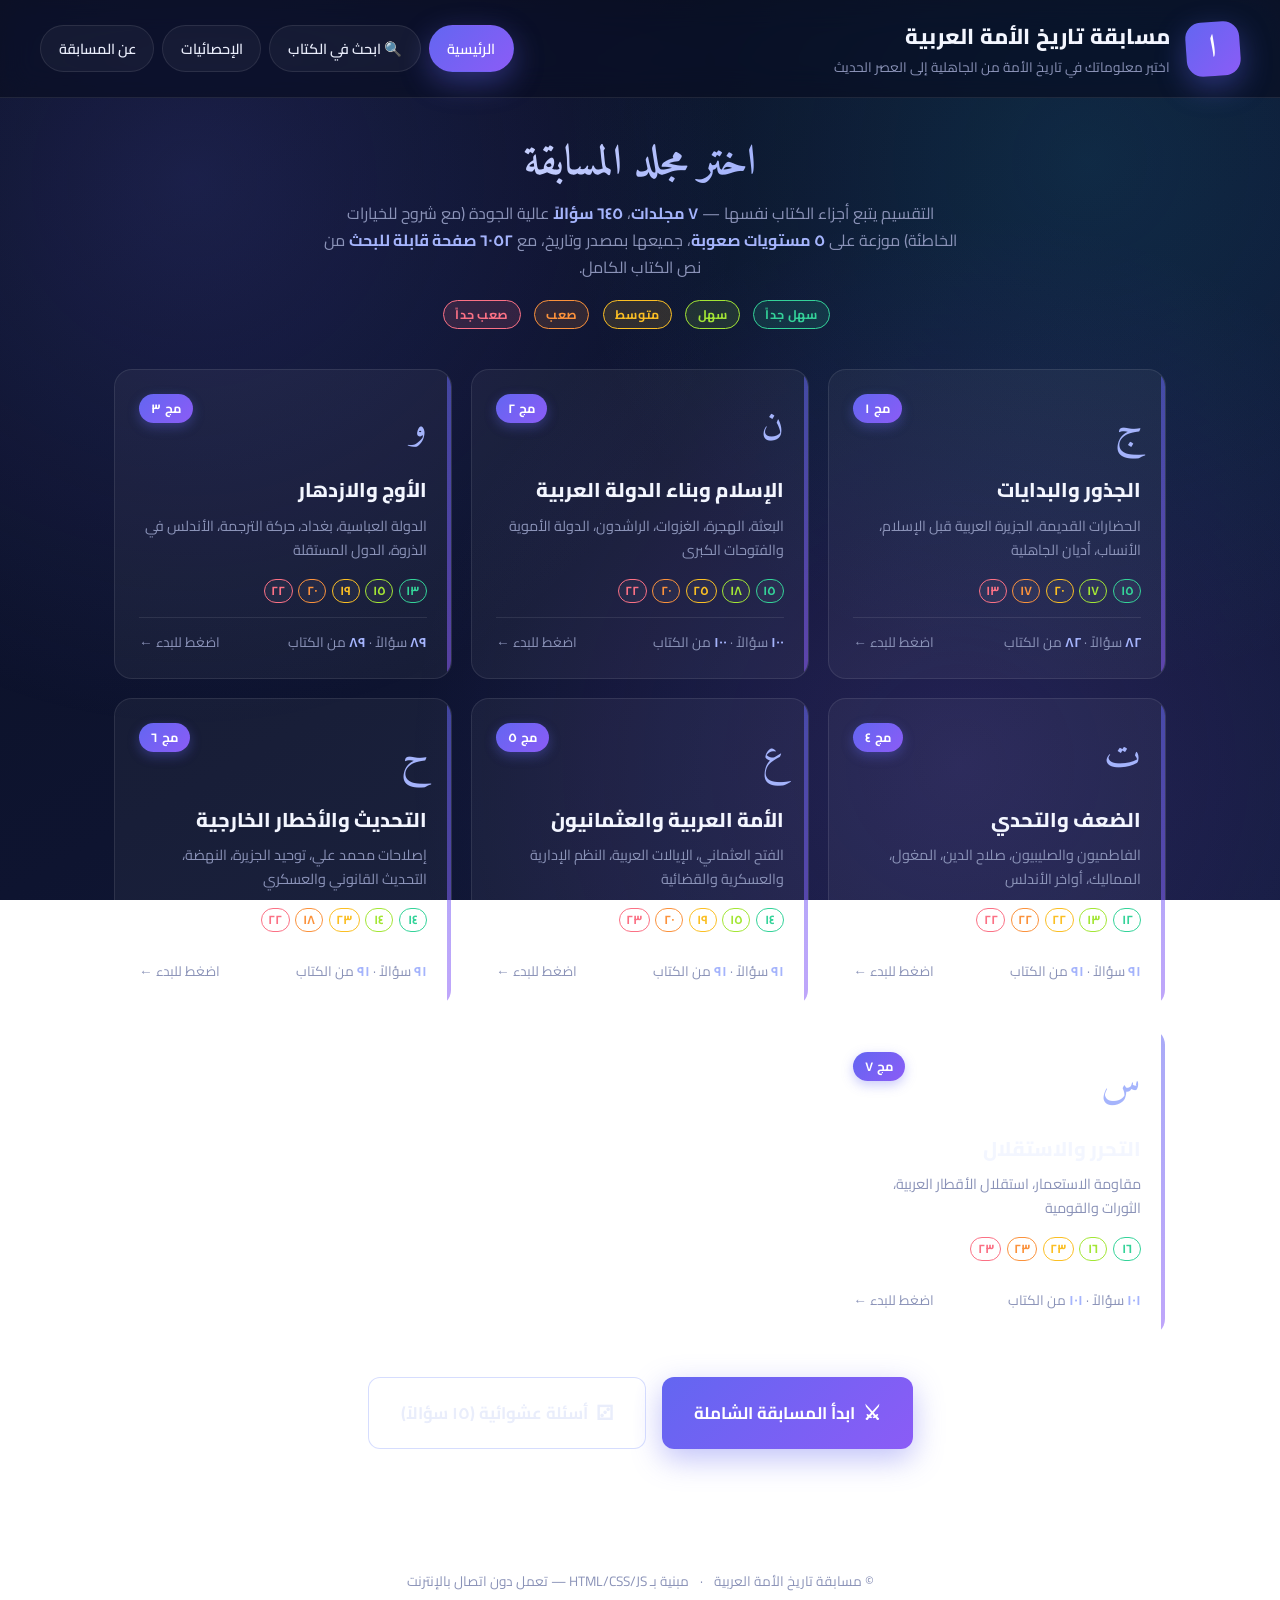
==== commit 43620812: "Add PhD-level academic "deep dive" link to every explanation Each answered question (and every revie" ====
--- a/index.html
+++ b/index.html
@@ -172,6 +172,7 @@
           <p id="explanationText">—</p>
           <div class="wrongs-box hidden" id="wrongsBox"></div>
           <div class="exp-meta" id="explanationMeta"></div>
+          <div class="deep-dive" id="deepDive"></div>
         </div>
         <div class="quiz-controls">
           <button class="btn-ghost" id="skipBtn">تخطي</button>
--- a/styles.css
+++ b/styles.css
@@ -1,23 +1,43 @@
 :root {
-  --bg-1: #1a0f08;
-  --bg-2: #2a1810;
-  --bg-3: #3a2418;
-  --gold: #d4a849;
-  --gold-soft: #e8c578;
-  --gold-deep: #a8842f;
-  --sand: #f4e4c1;
-  --cream: #faf3e3;
-  --ink: #1a0f08;
-  --muted: #b8a98c;
-  --line: rgba(212, 168, 73, 0.22);
-  --line-strong: rgba(212, 168, 73, 0.5);
-  --green: #5fb37c;
-  --green-bg: rgba(95, 179, 124, 0.15);
-  --red: #d96363;
-  --red-bg: rgba(217, 99, 99, 0.15);
-  --shadow-lg: 0 20px 60px rgba(0, 0, 0, 0.4);
-  --radius: 14px;
-  --radius-sm: 8px;
+  /* base surfaces */
+  --bg-1: #0a0f20;
+  --bg-2: #0e1430;
+  --bg-3: #131b3c;
+  --panel: #131a33;
+
+  /* accent: indigo → violet, with a cyan spark */
+  --accent: #6366f1;
+  --accent-soft: #a5b4fc;
+  --accent-deep: #4f46e5;
+  --accent-cyan: #22d3ee;
+  --accent-grad: linear-gradient(135deg, #6366f1 0%, #8b5cf6 100%);
+  --accent-grad-bright: linear-gradient(135deg, #22d3ee 0%, #6366f1 55%, #8b5cf6 100%);
+
+  /* text */
+  --cream: #e9edfb;        /* primary text */
+  --sand: #f3f6ff;         /* brighter text */
+  --muted: #8b93b8;        /* secondary text */
+  --on-accent: #ffffff;    /* text on solid accent */
+  --ink: #0a0f20;          /* dark text, rare */
+
+  /* lines & glass */
+  --line: rgba(255, 255, 255, 0.09);
+  --line-strong: rgba(165, 180, 252, 0.45);
+  --glass: rgba(255, 255, 255, 0.045);
+  --glass-2: rgba(255, 255, 255, 0.07);
+
+  /* semantic */
+  --green: #34d399;
+  --green-bg: rgba(52, 211, 153, 0.14);
+  --red: #fb7185;
+  --red-bg: rgba(251, 113, 133, 0.14);
+
+  /* effects */
+  --shadow-lg: 0 24px 70px rgba(2, 6, 23, 0.55);
+  --shadow-md: 0 12px 34px rgba(2, 6, 23, 0.4);
+  --glow: 0 10px 30px rgba(99, 102, 241, 0.4);
+  --radius: 18px;
+  --radius-sm: 12px;
 }
 
 * { box-sizing: border-box; margin: 0; padding: 0; }
@@ -26,7 +46,8 @@
 
 body {
   font-family: 'Cairo', 'Segoe UI', sans-serif;
-  background: linear-gradient(135deg, var(--bg-1) 0%, var(--bg-2) 50%, var(--bg-3) 100%);
+  background: linear-gradient(150deg, var(--bg-1) 0%, var(--bg-2) 55%, var(--bg-3) 100%);
+  background-attachment: fixed;
   color: var(--cream);
   min-height: 100vh;
   line-height: 1.7;
@@ -37,22 +58,30 @@
   position: fixed;
   inset: 0;
   background-image:
-    radial-gradient(circle at 15% 25%, rgba(212, 168, 73, 0.08) 0%, transparent 45%),
-    radial-gradient(circle at 85% 75%, rgba(168, 132, 47, 0.06) 0%, transparent 45%);
+    radial-gradient(circle at 15% 20%, rgba(99, 102, 241, 0.18) 0%, transparent 42%),
+    radial-gradient(circle at 85% 18%, rgba(34, 211, 238, 0.12) 0%, transparent 40%),
+    radial-gradient(circle at 75% 85%, rgba(139, 92, 246, 0.16) 0%, transparent 45%);
   pointer-events: none;
   z-index: 0;
+  animation: bgDrift 26s ease-in-out infinite alternate;
+}
+@keyframes bgDrift {
+  from { transform: translate3d(0, 0, 0) scale(1); }
+  to   { transform: translate3d(0, -2%, 0) scale(1.06); }
 }
 
 .site-header {
-  position: relative;
-  z-index: 2;
+  position: sticky;
+  top: 0;
+  z-index: 20;
   display: flex;
   justify-content: space-between;
   align-items: center;
-  padding: 1.5rem 2.5rem;
+  padding: 1.1rem 2.5rem;
   border-bottom: 1px solid var(--line);
-  background: rgba(26, 15, 8, 0.6);
-  backdrop-filter: blur(10px);
+  background: rgba(10, 15, 32, 0.72);
+  backdrop-filter: blur(16px) saturate(140%);
+  -webkit-backdrop-filter: blur(16px) saturate(140%);
   flex-wrap: wrap;
   gap: 1rem;
 }
@@ -60,22 +89,23 @@
 .brand { display: flex; align-items: center; gap: 1rem; }
 
 .logo {
-  width: 56px; height: 56px;
-  background: linear-gradient(135deg, var(--gold) 0%, var(--gold-deep) 100%);
-  border-radius: 50%;
+  width: 54px; height: 54px;
+  background: var(--accent-grad);
+  border-radius: 16px;
   display: grid; place-items: center;
   font-family: 'Amiri', serif;
   font-size: 2rem;
   font-weight: 700;
-  color: var(--ink);
-  box-shadow: 0 4px 16px rgba(212, 168, 73, 0.4);
+  color: var(--on-accent);
+  box-shadow: var(--glow);
+  rotate: -4deg;
 }
 
 .site-header h1 {
-  font-size: 1.4rem;
-  color: var(--gold-soft);
-  font-weight: 700;
-  letter-spacing: 0.5px;
+  font-size: 1.35rem;
+  color: var(--sand);
+  font-weight: 800;
+  letter-spacing: 0.2px;
 }
 
 .subtitle {
@@ -84,22 +114,23 @@
   margin-top: 2px;
 }
 
-.top-nav { display: flex; gap: 0.5rem; }
+.top-nav { display: flex; gap: 0.5rem; flex-wrap: wrap; }
 
 .nav-btn {
-  background: transparent;
+  background: var(--glass);
   border: 1px solid var(--line);
   color: var(--cream);
   padding: 0.55rem 1.1rem;
   border-radius: 999px;
   font-family: inherit;
   font-size: 0.9rem;
+  font-weight: 600;
   cursor: pointer;
-  transition: all 0.2s;
-}
-
-.nav-btn:hover { border-color: var(--gold); color: var(--gold-soft); background: rgba(212, 168, 73, 0.08); }
-.nav-btn.active { background: var(--gold); color: var(--ink); border-color: var(--gold); }
+  transition: all 0.2s ease;
+}
+
+.nav-btn:hover { border-color: var(--line-strong); color: var(--sand); background: var(--glass-2); transform: translateY(-1px); }
+.nav-btn.active { background: var(--accent-grad); color: var(--on-accent); border-color: transparent; box-shadow: var(--glow); }
 
 main {
   position: relative;
@@ -109,26 +140,30 @@
   padding: 2.5rem 1.5rem 4rem;
 }
 
-.screen { animation: fadeIn 0.4s ease; }
+.screen { animation: fadeIn 0.45s cubic-bezier(0.22, 1, 0.36, 1); }
 .hidden { display: none !important; }
 
 @keyframes fadeIn {
-  from { opacity: 0; transform: translateY(8px); }
+  from { opacity: 0; transform: translateY(10px); }
   to { opacity: 1; transform: translateY(0); }
 }
 
 .hero { text-align: center; margin-bottom: 2.5rem; }
 .hero h2 {
   font-family: 'Amiri', serif;
-  font-size: 2.4rem;
-  color: var(--gold-soft);
+  font-size: 2.6rem;
+  line-height: 1.25;
   margin-bottom: 0.6rem;
+  background: linear-gradient(120deg, #ffffff 0%, var(--accent-soft) 60%, var(--accent-cyan) 100%);
+  -webkit-background-clip: text;
+  background-clip: text;
+  color: transparent;
 }
 .hero p { color: var(--muted); max-width: 640px; margin: 0 auto; }
-.hl-gold { color: var(--gold-soft); font-weight: 700; }
+.hl-gold { color: var(--accent-soft); font-weight: 700; }
 .diff-legend {
   display: inline-flex; gap: 0.4rem; flex-wrap: wrap;
-  justify-content: center; margin-top: 1rem;
+  justify-content: center; margin-top: 1.2rem;
 }
 
 .categories {
@@ -139,12 +174,12 @@
 }
 
 .cat-card {
-  background: linear-gradient(160deg, rgba(212, 168, 73, 0.08) 0%, rgba(26, 15, 8, 0.4) 100%);
+  background: var(--glass);
   border: 1px solid var(--line);
   border-radius: var(--radius);
   padding: 1.5rem;
   cursor: pointer;
-  transition: all 0.25s;
+  transition: transform 0.25s ease, border-color 0.25s ease, box-shadow 0.25s ease, background 0.25s ease;
   position: relative;
   overflow: hidden;
   text-align: right;
@@ -155,9 +190,9 @@
   position: absolute;
   top: 0; right: 0;
   width: 4px; height: 100%;
-  background: linear-gradient(180deg, var(--gold), var(--gold-deep));
-  opacity: 0.6;
-  transition: opacity 0.25s;
+  background: var(--accent-grad);
+  opacity: 0.55;
+  transition: opacity 0.25s, width 0.25s;
 }
 
 .cat-header {
@@ -168,38 +203,39 @@
 }
 
 .vol-tag {
-  background: linear-gradient(135deg, var(--gold), var(--gold-deep));
-  color: var(--ink);
-  font-family: 'Amiri', serif;
-  font-size: 0.85rem;
-  font-weight: 700;
-  padding: 0.2rem 0.7rem;
-  border-radius: 999px;
-  letter-spacing: 0.5px;
+  background: var(--accent-grad);
+  color: var(--on-accent);
+  font-family: 'Cairo', sans-serif;
+  font-size: 0.8rem;
+  font-weight: 700;
+  padding: 0.22rem 0.75rem;
+  border-radius: 999px;
+  letter-spacing: 0.3px;
   white-space: nowrap;
-  box-shadow: 0 2px 8px rgba(212, 168, 73, 0.3);
+  box-shadow: 0 4px 12px rgba(99, 102, 241, 0.35);
 }
 
 .cat-card:hover {
-  transform: translateY(-3px);
+  transform: translateY(-4px);
   border-color: var(--line-strong);
-  box-shadow: 0 8px 24px rgba(0,0,0,0.25);
-}
-
-.cat-card:hover::before { opacity: 1; }
+  background: var(--glass-2);
+  box-shadow: var(--shadow-md);
+}
+
+.cat-card:hover::before { opacity: 1; width: 6px; }
 
 .cat-icon {
   font-family: 'Amiri', serif;
   font-size: 2.5rem;
-  color: var(--gold);
+  color: var(--accent-soft);
   display: inline-block;
   margin-bottom: 0.5rem;
 }
 
 .cat-title {
   font-size: 1.25rem;
-  font-weight: 700;
-  color: var(--gold-soft);
+  font-weight: 800;
+  color: var(--sand);
   margin-bottom: 0.4rem;
 }
 
@@ -222,22 +258,22 @@
   font-weight: 700;
   border-radius: 999px;
   border: 1px solid currentColor;
-  background: rgba(0,0,0,0.18);
-}
-.d-dot.d1 { color: #7fc492; }
-.d-dot.d2 { color: #8fd1a5; }
-.d-dot.d3 { color: var(--gold); }
-.d-dot.d4 { color: #f0a072; }
-.d-dot.d5 { color: #ef7878; }
+  background: rgba(255, 255, 255, 0.04);
+}
+.d-dot.d1 { color: #34d399; }
+.d-dot.d2 { color: #a3e635; }
+.d-dot.d3 { color: #fbbf24; }
+.d-dot.d4 { color: #fb923c; }
+.d-dot.d5 { color: #fb7185; }
 
 .cat-meta {
   display: flex; justify-content: space-between; align-items: center;
   font-size: 0.85rem; color: var(--muted);
   padding-top: 0.8rem;
-  border-top: 1px dashed var(--line);
-}
-
-.cat-meta strong { color: var(--gold-soft); font-weight: 700; }
+  border-top: 1px solid var(--line);
+}
+
+.cat-meta strong { color: var(--accent-soft); font-weight: 700; }
 
 .quick-actions {
   display: flex; gap: 1rem; justify-content: center;
@@ -252,27 +288,28 @@
   padding: 0.85rem 1.7rem;
   border-radius: var(--radius-sm);
   font-size: 1rem;
-  font-weight: 600;
-  transition: all 0.2s;
+  font-weight: 700;
+  transition: transform 0.2s ease, box-shadow 0.2s ease, background 0.2s ease, border-color 0.2s ease, color 0.2s ease;
   display: inline-flex;
   align-items: center;
   gap: 0.5rem;
 }
 
 .btn-primary {
-  background: linear-gradient(135deg, var(--gold) 0%, var(--gold-deep) 100%);
-  color: var(--ink);
-  box-shadow: 0 4px 14px rgba(212, 168, 73, 0.3);
-}
-.btn-primary:hover:not(:disabled) { transform: translateY(-2px); box-shadow: 0 6px 20px rgba(212, 168, 73, 0.45); }
-.btn-primary:disabled { opacity: 0.45; cursor: not-allowed; }
+  background: var(--accent-grad);
+  color: var(--on-accent);
+  box-shadow: var(--glow);
+}
+.btn-primary:hover:not(:disabled) { transform: translateY(-2px); box-shadow: 0 14px 38px rgba(99, 102, 241, 0.5); }
+.btn-primary:active:not(:disabled) { transform: translateY(0); }
+.btn-primary:disabled { opacity: 0.4; cursor: not-allowed; box-shadow: none; }
 
 .btn-ghost {
-  background: transparent;
+  background: var(--glass);
   color: var(--cream);
   border: 1px solid var(--line-strong);
 }
-.btn-ghost:hover { background: rgba(212, 168, 73, 0.1); color: var(--gold-soft); }
+.btn-ghost:hover { background: var(--glass-2); color: var(--sand); border-color: var(--accent-soft); transform: translateY(-1px); }
 
 .btn-large { padding: 1rem 2rem; font-size: 1.05rem; }
 .btn-icon { font-size: 1.2em; }
@@ -280,20 +317,21 @@
 .center-btn { display: block; margin: 2rem auto 0; }
 
 .back-btn {
-  background: transparent;
-  border: none;
-  color: var(--gold-soft);
+  background: var(--glass);
+  border: 1px solid var(--line);
+  color: var(--accent-soft);
   font-family: inherit;
-  font-size: 1rem;
+  font-size: 0.95rem;
+  font-weight: 600;
   cursor: pointer;
   margin-bottom: 1.5rem;
-  padding: 0.4rem 0.8rem;
-  border-radius: 6px;
-  transition: background 0.2s;
-}
-.back-btn:hover { background: rgba(212, 168, 73, 0.1); }
-
-.settings-screen h2 { color: var(--gold-soft); font-family: 'Amiri', serif; font-size: 2rem; margin-bottom: 1.5rem; }
+  padding: 0.45rem 1rem;
+  border-radius: 999px;
+  transition: all 0.2s;
+}
+.back-btn:hover { background: var(--glass-2); border-color: var(--accent-soft); }
+
+.settings-screen h2 { color: var(--sand); font-family: 'Amiri', serif; font-size: 2rem; margin-bottom: 1.5rem; }
 
 .settings-grid {
   display: grid;
@@ -302,12 +340,14 @@
 }
 
 .setting-card {
-  background: rgba(212, 168, 73, 0.05);
+  background: var(--glass);
   border: 1px solid var(--line);
   border-radius: var(--radius);
   padding: 1.2rem;
   cursor: pointer;
-}
+  transition: border-color 0.2s, background 0.2s;
+}
+.setting-card:hover { border-color: var(--line-strong); background: var(--glass-2); }
 
 .setting-label {
   display: block;
@@ -321,12 +361,14 @@
   background: var(--bg-2);
   color: var(--cream);
   border: 1px solid var(--line-strong);
-  padding: 0.6rem;
-  border-radius: 6px;
+  padding: 0.65rem 0.7rem;
+  border-radius: 10px;
   font-family: inherit;
   font-size: 1rem;
   cursor: pointer;
-}
+  transition: border-color 0.2s, box-shadow 0.2s;
+}
+.setting-card select:focus { outline: none; border-color: var(--accent); box-shadow: 0 0 0 3px rgba(99, 102, 241, 0.22); }
 
 .quiz-top {
   display: flex; justify-content: space-between; align-items: center;
@@ -336,27 +378,28 @@
 .quiz-meta { display: flex; gap: 0.6rem; align-items: center; flex-wrap: wrap; }
 
 .badge {
-  background: var(--gold);
-  color: var(--ink);
+  background: var(--accent-grad);
+  color: var(--on-accent);
   padding: 0.35rem 0.9rem;
   border-radius: 999px;
   font-size: 0.85rem;
   font-weight: 700;
+  box-shadow: 0 4px 12px rgba(99, 102, 241, 0.3);
 }
 
 .meta-pill {
-  background: rgba(212, 168, 73, 0.1);
+  background: var(--glass);
   border: 1px solid var(--line);
   padding: 0.35rem 0.9rem;
   border-radius: 999px;
   font-size: 0.9rem;
   color: var(--cream);
 }
-.score-pill strong { color: var(--gold-soft); font-weight: 700; }
+.score-pill strong { color: var(--accent-soft); font-weight: 800; }
 
 .timer-ring {
   width: 56px; height: 56px; border-radius: 50%;
-  background: conic-gradient(var(--gold) var(--p, 100%), rgba(212, 168, 73, 0.15) 0);
+  background: conic-gradient(var(--accent) var(--p, 100%), rgba(255, 255, 255, 0.1) 0);
   display: grid; place-items: center;
   position: relative;
 }
@@ -369,54 +412,56 @@
 }
 .timer-ring span {
   position: relative; z-index: 1;
-  font-weight: 700;
-  color: var(--gold-soft);
+  font-weight: 800;
+  color: var(--accent-soft);
   font-size: 1rem;
 }
 
 .progress {
-  height: 6px;
-  background: rgba(212, 168, 73, 0.1);
+  height: 8px;
+  background: rgba(255, 255, 255, 0.08);
   border-radius: 999px;
   overflow: hidden;
   margin-bottom: 1.5rem;
 }
 .progress-fill {
   height: 100%;
-  background: linear-gradient(90deg, var(--gold-deep), var(--gold));
+  background: var(--accent-grad-bright);
   transition: width 0.4s ease;
   border-radius: 999px;
 }
 
 .question-card {
-  background: linear-gradient(160deg, rgba(212, 168, 73, 0.06) 0%, rgba(0, 0, 0, 0.2) 100%);
+  background: var(--glass);
   border: 1px solid var(--line);
   border-radius: var(--radius);
   padding: 2rem;
   box-shadow: var(--shadow-lg);
+  backdrop-filter: blur(8px);
+  -webkit-backdrop-filter: blur(8px);
 }
 
 .question-num {
   font-size: 0.85rem;
-  color: var(--gold);
+  color: var(--accent-soft);
   letter-spacing: 1px;
   margin-bottom: 0.6rem;
   font-weight: 700;
 }
 
 .question-num.has-source {
-  color: var(--gold-soft);
+  color: var(--accent-cyan);
 }
 .question-num.has-source::after {
   content: ' ⛯';
-  color: var(--gold);
+  color: var(--accent-cyan);
 }
 
 .src-tag {
   display: inline-block;
-  background: rgba(212, 168, 73, 0.15);
-  color: var(--gold);
-  border: 1px solid var(--line);
+  background: rgba(99, 102, 241, 0.16);
+  color: var(--accent-soft);
+  border: 1px solid var(--line-strong);
   padding: 0.1rem 0.55rem;
   border-radius: 999px;
   font-size: 0.72rem;
@@ -439,20 +484,20 @@
   align-items: center;
   gap: 0.35rem;
   padding: 0.35rem 0.9rem;
-  border-radius: 8px;
+  border-radius: 10px;
   font-size: 0.88rem;
   font-weight: 600;
   border: 1px solid currentColor;
-  background: rgba(0,0,0,0.18);
+  background: rgba(255, 255, 255, 0.04);
 }
 .meta-chip.date-chip {
-  color: #b8d4f0;
-  background: rgba(110, 145, 195, 0.15);
-  border-color: rgba(110, 145, 195, 0.5);
+  color: var(--accent-cyan);
+  background: rgba(34, 211, 238, 0.12);
+  border-color: rgba(34, 211, 238, 0.45);
 }
 .meta-chip.src-chip {
-  color: var(--gold-soft);
-  background: rgba(212, 168, 73, 0.15);
+  color: var(--accent-soft);
+  background: rgba(99, 102, 241, 0.14);
   border-color: var(--line-strong);
 }
 
@@ -479,11 +524,11 @@
   border: 1px solid currentColor;
   letter-spacing: 0.3px;
 }
-.diff-badge.d1 { color: #6fc794; background: rgba(95, 179, 124, 0.12); }
-.diff-badge.d2 { color: #8fd1a5; background: rgba(127, 196, 146, 0.12); }
-.diff-badge.d3 { color: var(--gold); background: rgba(212, 168, 73, 0.15); }
-.diff-badge.d4 { color: #f0a072; background: rgba(224, 138, 90, 0.15); }
-.diff-badge.d5 { color: #ef7878; background: rgba(217, 99, 99, 0.15); }
+.diff-badge.d1 { color: #34d399; background: rgba(52, 211, 153, 0.13); }
+.diff-badge.d2 { color: #a3e635; background: rgba(163, 230, 53, 0.13); }
+.diff-badge.d3 { color: #fbbf24; background: rgba(251, 191, 36, 0.14); }
+.diff-badge.d4 { color: #fb923c; background: rgba(251, 146, 60, 0.14); }
+.diff-badge.d5 { color: #fb7185; background: rgba(251, 113, 133, 0.14); }
 
 /* difficulty chips inside settings */
 .setting-difficulty { grid-column: 1 / -1; }
@@ -499,7 +544,7 @@
   padding: 0.45rem 0.95rem;
   border-radius: 999px;
   border: 2px solid var(--line);
-  background: rgba(212, 168, 73, 0.04);
+  background: rgba(255, 255, 255, 0.03);
   cursor: pointer;
   font-size: 0.92rem;
   font-weight: 600;
@@ -511,16 +556,16 @@
   border-color: currentColor;
   transform: translateY(-1px);
 }
-.diff-chip[data-d="1"] { color: #7fc492; }
-.diff-chip[data-d="1"]:has(input:checked) { background: rgba(95, 179, 124, 0.2); }
-.diff-chip[data-d="2"] { color: #8fd1a5; }
-.diff-chip[data-d="2"]:has(input:checked) { background: rgba(127, 196, 146, 0.2); }
-.diff-chip[data-d="3"] { color: var(--gold); }
-.diff-chip[data-d="3"]:has(input:checked) { background: rgba(212, 168, 73, 0.22); }
-.diff-chip[data-d="4"] { color: #f0a072; }
-.diff-chip[data-d="4"]:has(input:checked) { background: rgba(224, 138, 90, 0.22); }
-.diff-chip[data-d="5"] { color: #ef7878; }
-.diff-chip[data-d="5"]:has(input:checked) { background: rgba(217, 99, 99, 0.22); }
+.diff-chip[data-d="1"] { color: #34d399; }
+.diff-chip[data-d="1"]:has(input:checked) { background: rgba(52, 211, 153, 0.2); }
+.diff-chip[data-d="2"] { color: #a3e635; }
+.diff-chip[data-d="2"]:has(input:checked) { background: rgba(163, 230, 53, 0.2); }
+.diff-chip[data-d="3"] { color: #fbbf24; }
+.diff-chip[data-d="3"]:has(input:checked) { background: rgba(251, 191, 36, 0.22); }
+.diff-chip[data-d="4"] { color: #fb923c; }
+.diff-chip[data-d="4"]:has(input:checked) { background: rgba(251, 146, 60, 0.22); }
+.diff-chip[data-d="5"] { color: #fb7185; }
+.diff-chip[data-d="5"]:has(input:checked) { background: rgba(251, 113, 133, 0.22); }
 .diff-chip:has(input:not(:checked)) {
   opacity: 0.45;
   filter: grayscale(0.4);
@@ -528,8 +573,8 @@
 
 .question-text {
   font-family: 'Amiri', serif;
-  font-size: 1.6rem;
-  color: var(--cream);
+  font-size: 1.65rem;
+  color: var(--sand);
   margin-bottom: 1.8rem;
   line-height: 1.6;
 }
@@ -537,7 +582,7 @@
 .options { display: grid; gap: 0.8rem; margin-bottom: 1.5rem; }
 
 .option {
-  background: rgba(212, 168, 73, 0.04);
+  background: rgba(255, 255, 255, 0.035);
   border: 2px solid var(--line);
   border-radius: var(--radius-sm);
   padding: 1rem 1.2rem;
@@ -551,18 +596,18 @@
 }
 
 .option:hover:not(:disabled) {
-  border-color: var(--gold);
-  background: rgba(212, 168, 73, 0.1);
+  border-color: var(--accent);
+  background: rgba(99, 102, 241, 0.12);
   transform: translateX(-4px);
 }
 
 .option-letter {
-  width: 32px; height: 32px;
+  width: 34px; height: 34px;
   display: grid; place-items: center;
-  background: rgba(212, 168, 73, 0.15);
-  border-radius: 50%;
-  font-weight: 700;
-  color: var(--gold-soft);
+  background: rgba(99, 102, 241, 0.18);
+  border-radius: 10px;
+  font-weight: 800;
+  color: var(--accent-soft);
   font-size: 0.95rem;
   flex-shrink: 0;
 }
@@ -571,19 +616,19 @@
   border-color: var(--green);
   background: var(--green-bg);
 }
-.option.correct .option-letter { background: var(--green); color: white; }
+.option.correct .option-letter { background: var(--green); color: #06251a; }
 
 .option.wrong {
   border-color: var(--red);
   background: var(--red-bg);
 }
-.option.wrong .option-letter { background: var(--red); color: white; }
+.option.wrong .option-letter { background: var(--red); color: #3a0a14; }
 
 .option:disabled { cursor: default; }
 
 .explanation {
-  background: rgba(212, 168, 73, 0.08);
-  border-right: 3px solid var(--gold);
+  background: rgba(99, 102, 241, 0.1);
+  border-right: 3px solid var(--accent);
   padding: 1rem 1.2rem;
   border-radius: var(--radius-sm);
   margin-bottom: 1.2rem;
@@ -610,10 +655,10 @@
   gap: 0.4rem;
 }
 .wrongs-list li {
-  background: rgba(217, 99, 99, 0.08);
+  background: rgba(251, 113, 133, 0.08);
   border-right: 2px solid var(--red);
   padding: 0.45rem 0.8rem;
-  border-radius: 5px;
+  border-radius: 8px;
   font-size: 0.92rem;
   color: var(--cream);
   line-height: 1.7;
@@ -624,51 +669,84 @@
   font-weight: 700;
 }
 .exp-label {
-  color: var(--gold);
-  font-weight: 700;
+  color: var(--accent-soft);
+  font-weight: 800;
   font-size: 0.9rem;
   margin-bottom: 0.4rem;
 }
 .explanation p { color: var(--cream); font-size: 0.98rem; }
 
 .quiz-controls { display: flex; justify-content: space-between; gap: 1rem; }
+
+/* PhD-level deep-dive academic link */
+.deep-dive {
+  margin-top: 0.9rem;
+  padding-top: 0.9rem;
+  border-top: 1px dashed var(--line);
+}
+.deep-dive-link {
+  display: inline-flex;
+  align-items: center;
+  gap: 0.45rem;
+  background: linear-gradient(135deg, rgba(99, 102, 241, 0.2), rgba(139, 92, 246, 0.12));
+  border: 1px solid var(--line-strong);
+  color: var(--accent-soft);
+  font-family: inherit;
+  font-weight: 700;
+  font-size: 0.9rem;
+  padding: 0.55rem 1.1rem;
+  border-radius: 999px;
+  text-decoration: none;
+  transition: all 0.2s ease;
+}
+.deep-dive-link:hover {
+  background: var(--accent-grad);
+  color: var(--on-accent);
+  border-color: transparent;
+  box-shadow: var(--glow);
+  transform: translateY(-1px);
+}
 
 /* Result */
 .result-screen { text-align: center; }
 .result-card {
-  background: linear-gradient(160deg, rgba(212, 168, 73, 0.08) 0%, rgba(0,0,0,0.2) 100%);
+  background: var(--glass);
   border: 1px solid var(--line);
   border-radius: var(--radius);
   padding: 3rem 2rem;
   max-width: 720px;
   margin: 0 auto;
+  box-shadow: var(--shadow-md);
 }
 
 .result-icon {
   font-family: 'Amiri', serif;
   font-size: 4rem;
-  color: var(--gold);
+  color: var(--accent-soft);
   margin-bottom: 0.5rem;
 }
 
 .result-card h2 {
   font-family: 'Amiri', serif;
   font-size: 2.2rem;
-  color: var(--gold-soft);
+  color: var(--sand);
   margin-bottom: 0.5rem;
 }
 
 .result-summary { color: var(--muted); margin-bottom: 1.5rem; }
 
 .big-score {
-  font-family: 'Amiri', serif;
+  font-family: 'Cairo', sans-serif;
   font-size: 4.5rem;
-  color: var(--gold);
-  font-weight: 700;
+  font-weight: 900;
   margin: 1.5rem 0;
   line-height: 1;
-}
-.big-sep { color: var(--muted); margin: 0 0.4rem; }
+  background: var(--accent-grad-bright);
+  -webkit-background-clip: text;
+  background-clip: text;
+  color: transparent;
+}
+.big-sep { color: var(--muted); margin: 0 0.4rem; -webkit-text-fill-color: var(--muted); }
 
 .result-stats {
   display: grid;
@@ -678,16 +756,16 @@
 }
 
 .stat {
-  background: rgba(212, 168, 73, 0.06);
+  background: var(--glass);
   border: 1px solid var(--line);
   border-radius: var(--radius-sm);
   padding: 1rem;
 }
 .stat-num {
-  font-family: 'Amiri', serif;
-  font-size: 1.8rem;
-  color: var(--gold-soft);
-  font-weight: 700;
+  font-family: 'Cairo', sans-serif;
+  font-size: 1.9rem;
+  color: var(--accent-soft);
+  font-weight: 800;
 }
 .stat-label { font-size: 0.85rem; color: var(--muted); margin-top: 0.2rem; }
 
@@ -702,7 +780,7 @@
 }
 
 .review-item {
-  background: rgba(212, 168, 73, 0.04);
+  background: var(--glass);
   border: 1px solid var(--line);
   border-radius: var(--radius-sm);
   padding: 1.2rem 1.5rem;
@@ -711,15 +789,15 @@
 .review-item.r-wrong   { border-right: 4px solid var(--red); }
 .review-item.r-skipped { border-right: 4px solid var(--muted); }
 
-.review-q { font-weight: 700; color: var(--gold-soft); margin-bottom: 0.4rem; }
+.review-q { font-weight: 800; color: var(--sand); margin-bottom: 0.4rem; }
 .review-a { color: var(--cream); margin: 0.3rem 0; font-size: 0.95rem; }
 .review-a strong.green { color: var(--green); }
 .review-a strong.red { color: var(--red); }
 .review-exp { color: var(--muted); font-size: 0.9rem; margin-top: 0.5rem; padding-top: 0.5rem; border-top: 1px dashed var(--line); }
 
 /* Stats */
-.stats-screen h2 { color: var(--gold-soft); font-family: 'Amiri', serif; font-size: 2rem; margin-bottom: 0.4rem; }
-.stats-screen h3 { color: var(--gold-soft); margin: 1.5rem 0 1rem; font-size: 1.2rem; }
+.stats-screen h2 { color: var(--sand); font-family: 'Amiri', serif; font-size: 2rem; margin-bottom: 0.4rem; }
+.stats-screen h3 { color: var(--accent-soft); margin: 1.5rem 0 1rem; font-size: 1.2rem; }
 .muted { color: var(--muted); }
 
 .stats-overview {
@@ -729,44 +807,46 @@
   margin: 1.5rem 0;
 }
 .overview-card {
-  background: rgba(212, 168, 73, 0.06);
+  background: var(--glass);
   border: 1px solid var(--line);
   border-radius: var(--radius);
   padding: 1.2rem;
   text-align: center;
 }
 .overview-num {
-  font-family: 'Amiri', serif;
+  font-family: 'Cairo', sans-serif;
   font-size: 2.2rem;
-  color: var(--gold-soft);
-  font-weight: 700;
+  color: var(--accent-soft);
+  font-weight: 800;
 }
 .overview-label { font-size: 0.85rem; color: var(--muted); }
 
 .history { display: grid; gap: 0.6rem; margin-bottom: 1.5rem; }
 .history-item {
   display: flex; justify-content: space-between; align-items: center;
-  background: rgba(212, 168, 73, 0.04);
+  background: var(--glass);
   border: 1px solid var(--line);
   padding: 0.8rem 1.2rem;
   border-radius: var(--radius-sm);
   font-size: 0.95rem;
-}
-.history-item .h-cat { color: var(--gold-soft); font-weight: 700; }
+  transition: border-color 0.18s, background 0.18s;
+}
+.history-item:hover { border-color: var(--line-strong); background: var(--glass-2); }
+.history-item .h-cat { color: var(--sand); font-weight: 700; }
 .history-item .h-date { color: var(--muted); font-size: 0.85rem; }
-.history-item .h-score { font-family: 'Amiri', serif; font-size: 1.2rem; color: var(--gold); font-weight: 700; }
+.history-item .h-score { font-family: 'Cairo', sans-serif; font-size: 1.2rem; color: var(--accent-soft); font-weight: 800; }
 
 /* About */
 .about-screen { max-width: 800px; margin: 0 auto; }
-.about-screen h2 { font-family: 'Amiri', serif; color: var(--gold-soft); font-size: 2rem; margin-bottom: 1rem; }
-.about-screen h3 { color: var(--gold-soft); margin: 1.5rem 0 0.8rem; font-size: 1.2rem; }
+.about-screen h2 { font-family: 'Amiri', serif; color: var(--sand); font-size: 2rem; margin-bottom: 1rem; }
+.about-screen h3 { color: var(--accent-soft); margin: 1.5rem 0 0.8rem; font-size: 1.2rem; }
 .about-screen p, .about-screen li { color: var(--cream); margin-bottom: 0.6rem; }
 .about-screen ul { padding-right: 1.5rem; }
 .about-screen code {
-  background: rgba(212, 168, 73, 0.15);
-  color: var(--gold-soft);
+  background: rgba(99, 102, 241, 0.16);
+  color: var(--accent-soft);
   padding: 0.1rem 0.4rem;
-  border-radius: 4px;
+  border-radius: 6px;
   font-family: 'Consolas', monospace;
   direction: ltr;
   display: inline-block;
@@ -776,8 +856,9 @@
 .page-overlay {
   position: fixed;
   inset: 0;
-  background: rgba(0,0,0,0.78);
-  backdrop-filter: blur(6px);
+  background: rgba(4, 7, 18, 0.8);
+  backdrop-filter: blur(8px);
+  -webkit-backdrop-filter: blur(8px);
   z-index: 100;
   display: grid;
   place-items: center;
@@ -787,13 +868,13 @@
 .page-modal {
   background: linear-gradient(160deg, var(--bg-2) 0%, var(--bg-3) 100%);
   border: 1px solid var(--line-strong);
-  border-radius: 14px;
+  border-radius: 18px;
   max-width: 820px;
   width: 100%;
   max-height: 90vh;
   display: flex;
   flex-direction: column;
-  box-shadow: 0 30px 80px rgba(0,0,0,0.6);
+  box-shadow: 0 40px 90px rgba(2, 6, 23, 0.7);
   animation: modalSlide 0.25s ease;
 }
 @keyframes modalSlide {
@@ -817,18 +898,18 @@
   font-size: 0.9rem;
 }
 .page-close {
-  background: transparent;
+  background: var(--glass);
   border: 1px solid var(--line);
   color: var(--cream);
   width: 36px; height: 36px;
-  border-radius: 8px;
+  border-radius: 10px;
   cursor: pointer;
   font-size: 1rem;
   font-family: inherit;
   transition: all 0.18s;
 }
 .page-close:hover {
-  background: rgba(217, 99, 99, 0.18);
+  background: var(--red-bg);
   border-color: var(--red);
   color: var(--red);
 }
@@ -839,25 +920,25 @@
   font-family: 'Amiri', serif;
   font-size: 1.15rem;
   color: var(--cream);
-  background: rgba(212, 168, 73, 0.03);
+  background: rgba(255, 255, 255, 0.02);
   flex: 1;
   white-space: pre-wrap;
   word-wrap: break-word;
 }
 .page-modal-body mark {
-  background: var(--gold);
-  color: var(--ink);
+  background: var(--accent);
+  color: var(--on-accent);
   padding: 0.05em 0.25em;
-  border-radius: 3px;
+  border-radius: 4px;
   font-weight: 700;
 }
 .page-modal-body::-webkit-scrollbar { width: 10px; }
 .page-modal-body::-webkit-scrollbar-track { background: rgba(0,0,0,0.2); }
 .page-modal-body::-webkit-scrollbar-thumb {
-  background: rgba(212, 168, 73, 0.3);
+  background: rgba(165, 180, 252, 0.3);
   border-radius: 10px;
 }
-.page-modal-body::-webkit-scrollbar-thumb:hover { background: var(--gold); }
+.page-modal-body::-webkit-scrollbar-thumb:hover { background: var(--accent); }
 
 .page-modal-nav {
   display: flex;
@@ -882,19 +963,19 @@
 }
 .result-card:hover {
   transform: translateY(-1px);
-  box-shadow: 0 4px 14px rgba(0,0,0,0.18);
+  box-shadow: var(--shadow-md);
 }
 .result-card .open-hint {
-  color: var(--gold);
+  color: var(--accent-soft);
   font-size: 0.8rem;
   margin-right: auto;
-  opacity: 0.8;
+  opacity: 0.85;
 }
 
 /* ═════════════ Search screen ═════════════ */
 .search-screen h2 {
   font-family: 'Amiri', serif;
-  color: var(--gold-soft);
+  color: var(--sand);
   font-size: 2rem;
   margin-bottom: 0.4rem;
 }
@@ -906,23 +987,23 @@
 }
 .search-input {
   flex: 1;
-  background: rgba(26, 15, 8, 0.5);
+  background: rgba(255, 255, 255, 0.04);
   border: 2px solid var(--line);
   color: var(--cream);
   font-family: inherit;
   font-size: 1.1rem;
   padding: 0.85rem 1.2rem;
   border-radius: var(--radius-sm);
-  transition: border-color 0.2s;
+  transition: border-color 0.2s, box-shadow 0.2s;
 }
 .search-input:focus {
   outline: none;
-  border-color: var(--gold);
-  box-shadow: 0 0 0 3px rgba(212, 168, 73, 0.15);
+  border-color: var(--accent);
+  box-shadow: 0 0 0 3px rgba(99, 102, 241, 0.22);
 }
 .search-input::placeholder {
   color: var(--muted);
-  opacity: 0.7;
+  opacity: 0.8;
 }
 
 .search-filters {
@@ -934,7 +1015,7 @@
   flex-wrap: wrap;
 }
 .vol-chip {
-  background: rgba(212, 168, 73, 0.06);
+  background: var(--glass);
   border: 1px solid var(--line);
   color: var(--muted);
   font-family: inherit;
@@ -946,13 +1027,13 @@
   font-weight: 600;
 }
 .vol-chip:hover {
-  border-color: var(--gold);
-  color: var(--gold-soft);
+  border-color: var(--accent-soft);
+  color: var(--sand);
 }
 .vol-chip.active {
-  background: var(--gold);
-  color: var(--ink);
-  border-color: var(--gold);
+  background: var(--accent-grad);
+  color: var(--on-accent);
+  border-color: transparent;
 }
 
 .search-summary {
@@ -960,9 +1041,9 @@
   margin-bottom: 1rem;
   font-size: 0.95rem;
 }
-.search-summary strong { color: var(--gold-soft); }
+.search-summary strong { color: var(--accent-soft); }
 .search-summary .loading {
-  color: var(--gold);
+  color: var(--accent-soft);
   font-weight: 600;
   display: inline-block;
   animation: pulseGold 1.4s ease-in-out infinite;
@@ -978,11 +1059,11 @@
   gap: 0.9rem;
 }
 .result-card {
-  background: linear-gradient(160deg, rgba(212, 168, 73, 0.05) 0%, rgba(0,0,0,0.18) 100%);
+  background: var(--glass);
   border: 1px solid var(--line);
   border-radius: var(--radius-sm);
   padding: 1rem 1.3rem;
-  transition: border-color 0.18s;
+  transition: border-color 0.18s, background 0.18s;
 }
 .result-card:hover {
   border-color: var(--line-strong);
@@ -996,28 +1077,28 @@
   font-size: 0.85rem;
 }
 .result-vol {
-  background: linear-gradient(135deg, var(--gold), var(--gold-deep));
-  color: var(--ink);
-  font-family: 'Amiri', serif;
+  background: var(--accent-grad);
+  color: var(--on-accent);
+  font-family: 'Cairo', sans-serif;
   font-weight: 700;
   padding: 0.2rem 0.65rem;
-  border-radius: 6px;
+  border-radius: 8px;
 }
 .result-title {
-  color: var(--gold-soft);
+  color: var(--accent-soft);
   font-weight: 600;
 }
 .result-page {
-  color: var(--muted);
-  background: rgba(110, 145, 195, 0.15);
-  border: 1px solid rgba(110, 145, 195, 0.4);
+  color: var(--accent-cyan);
+  background: rgba(34, 211, 238, 0.12);
+  border: 1px solid rgba(34, 211, 238, 0.4);
   padding: 0.18rem 0.55rem;
   border-radius: 999px;
   font-size: 0.8rem;
 }
 .result-count {
   margin-right: auto;
-  color: var(--gold);
+  color: var(--accent-soft);
   font-weight: 600;
   font-size: 0.78rem;
 }
@@ -1027,10 +1108,10 @@
   font-size: 1rem;
 }
 .result-snippet mark {
-  background: var(--gold);
-  color: var(--ink);
+  background: var(--accent);
+  color: var(--on-accent);
   padding: 0.05em 0.25em;
-  border-radius: 3px;
+  border-radius: 4px;
   font-weight: 700;
 }
 
@@ -1056,19 +1137,24 @@
 .dot { margin: 0 0.5rem; }
 
 @media (max-width: 720px) {
-  .site-header { padding: 1rem 1.2rem; }
-  .site-header h1 { font-size: 1.1rem; }
-  .subtitle { font-size: 0.75rem; }
-  .hero h2 { font-size: 1.8rem; }
+  .site-header { padding: 0.9rem 1.1rem; }
+  .site-header h1 { font-size: 1.05rem; }
+  .subtitle { font-size: 0.72rem; }
+  .logo { width: 46px; height: 46px; font-size: 1.7rem; }
+  main { padding: 1.8rem 1rem 3rem; }
+  .hero h2 { font-size: 1.9rem; }
   .question-card { padding: 1.3rem; }
-  .question-text { font-size: 1.3rem; }
+  .question-text { font-size: 1.35rem; }
   .result-stats { grid-template-columns: repeat(2, 1fr); }
-  .big-score { font-size: 3.2rem; }
+  .big-score { font-size: 3.4rem; }
+  .top-nav { width: 100%; overflow-x: auto; -webkit-overflow-scrolling: touch; padding-bottom: 2px; }
+  .nav-btn { white-space: nowrap; }
+  .quick-actions .btn-large { width: 100%; justify-content: center; }
 }
 
 /* ═════════════ Multiplayer / contestants ═════════════ */
 .players-setup {
-  background: rgba(212, 168, 73, 0.05);
+  background: var(--glass);
   border: 1px solid var(--line);
   border-radius: var(--radius);
   padding: 1.2rem;
@@ -1086,7 +1172,7 @@
   color: var(--cream);
   border: 1px solid var(--line-strong);
   padding: 0.5rem 0.9rem;
-  border-radius: 6px;
+  border-radius: 10px;
   font-family: inherit;
   font-size: 1rem;
   cursor: pointer;
@@ -1104,10 +1190,10 @@
 .player-name-row .pnum {
   width: 28px; height: 28px;
   display: grid; place-items: center;
-  background: var(--gold);
-  color: var(--ink);
+  background: var(--accent-grad);
+  color: var(--on-accent);
   border-radius: 50%;
-  font-weight: 700;
+  font-weight: 800;
   font-size: 0.85rem;
   flex-shrink: 0;
 }
@@ -1117,13 +1203,14 @@
   color: var(--cream);
   border: 1px solid var(--line-strong);
   padding: 0.55rem 0.8rem;
-  border-radius: 6px;
+  border-radius: 10px;
   font-family: inherit;
   font-size: 0.95rem;
 }
 .player-name-row input:focus {
   outline: none;
-  border-color: var(--gold);
+  border-color: var(--accent);
+  box-shadow: 0 0 0 3px rgba(99, 102, 241, 0.2);
 }
 .players-hint {
   color: var(--muted);
@@ -1137,7 +1224,7 @@
   display: flex;
   align-items: center;
   gap: 0.8rem;
-  background: linear-gradient(135deg, rgba(212,168,73,0.18), rgba(168,132,47,0.1));
+  background: linear-gradient(135deg, rgba(99, 102, 241, 0.22), rgba(139, 92, 246, 0.12));
   border: 1px solid var(--line-strong);
   border-radius: var(--radius-sm);
   padding: 0.7rem 1.2rem;
@@ -1146,14 +1233,14 @@
 }
 .turn-label { color: var(--muted); font-size: 0.9rem; }
 .turn-name {
-  color: var(--gold-soft);
+  color: var(--sand);
   font-family: 'Amiri', serif;
   font-size: 1.5rem;
   font-weight: 700;
   flex: 1;
 }
 .turn-score {
-  background: rgba(0,0,0,0.25);
+  background: rgba(255, 255, 255, 0.06);
   border: 1px solid var(--line);
   color: var(--cream);
   padding: 0.3rem 0.8rem;
@@ -1164,18 +1251,19 @@
 
 /* leaderboard */
 .leaderboard-card {
-  background: linear-gradient(160deg, rgba(212, 168, 73, 0.08) 0%, rgba(0,0,0,0.2) 100%);
+  background: var(--glass);
   border: 1px solid var(--line);
   border-radius: var(--radius);
   padding: 2.5rem 2rem;
   max-width: 720px;
   margin: 0 auto;
   text-align: center;
+  box-shadow: var(--shadow-md);
 }
 .leaderboard-card h2 {
   font-family: 'Amiri', serif;
   font-size: 2.2rem;
-  color: var(--gold-soft);
+  color: var(--sand);
   margin-bottom: 0.4rem;
 }
 .leaderboard {
@@ -1190,42 +1278,42 @@
   display: flex;
   align-items: center;
   gap: 1rem;
-  background: rgba(212, 168, 73, 0.05);
+  background: var(--glass);
   border: 1px solid var(--line);
   border-radius: var(--radius-sm);
   padding: 0.9rem 1.2rem;
   transition: transform 0.18s;
 }
 .lb-row.rank-1 {
-  border-color: var(--gold);
-  background: linear-gradient(135deg, rgba(212,168,73,0.2), rgba(0,0,0,0.15));
-  box-shadow: 0 4px 16px rgba(212,168,73,0.25);
-}
-.lb-row.rank-2 { border-color: rgba(192,192,192,0.5); }
-.lb-row.rank-3 { border-color: rgba(205,127,50,0.5); }
+  border-color: var(--accent-soft);
+  background: linear-gradient(135deg, rgba(99, 102, 241, 0.24), rgba(139, 92, 246, 0.1));
+  box-shadow: 0 8px 26px rgba(99, 102, 241, 0.3);
+}
+.lb-row.rank-2 { border-color: rgba(203, 213, 225, 0.45); }
+.lb-row.rank-3 { border-color: rgba(34, 211, 238, 0.4); }
 .lb-rank {
   width: 38px; height: 38px;
   display: grid; place-items: center;
   border-radius: 50%;
-  font-family: 'Amiri', serif;
-  font-weight: 700;
+  font-family: 'Cairo', sans-serif;
+  font-weight: 800;
   font-size: 1.2rem;
-  background: rgba(212,168,73,0.15);
-  color: var(--gold-soft);
+  background: rgba(99, 102, 241, 0.18);
+  color: var(--accent-soft);
   flex-shrink: 0;
 }
-.lb-row.rank-1 .lb-rank { background: var(--gold); color: var(--ink); }
+.lb-row.rank-1 .lb-rank { background: var(--accent-grad); color: var(--on-accent); }
 .lb-medal { font-size: 1.4rem; }
 .lb-name {
   flex: 1;
   font-weight: 700;
-  color: var(--cream);
+  color: var(--sand);
   font-size: 1.15rem;
 }
 .lb-detail { color: var(--muted); font-size: 0.85rem; }
 .lb-points {
-  font-family: 'Amiri', serif;
+  font-family: 'Cairo', sans-serif;
   font-size: 1.6rem;
-  font-weight: 700;
-  color: var(--gold);
-}
+  font-weight: 800;
+  color: var(--accent-soft);
+}
